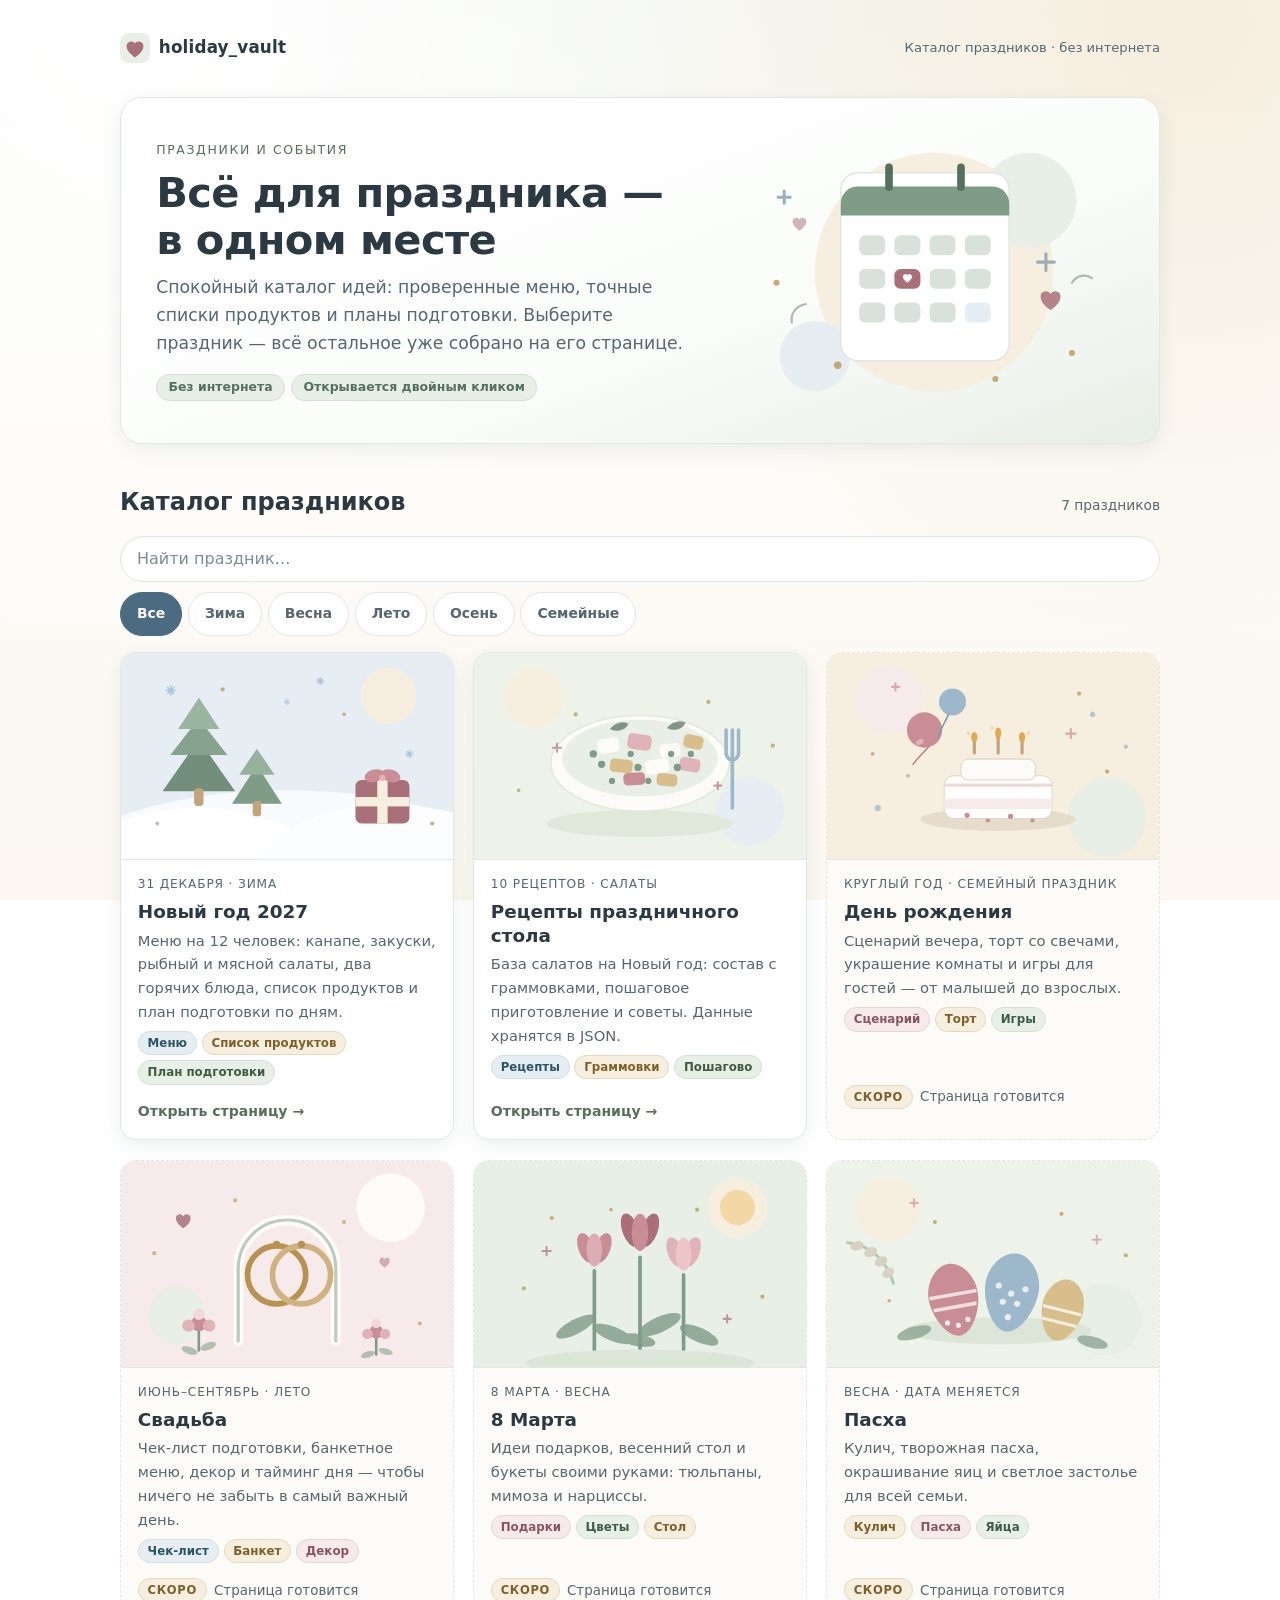
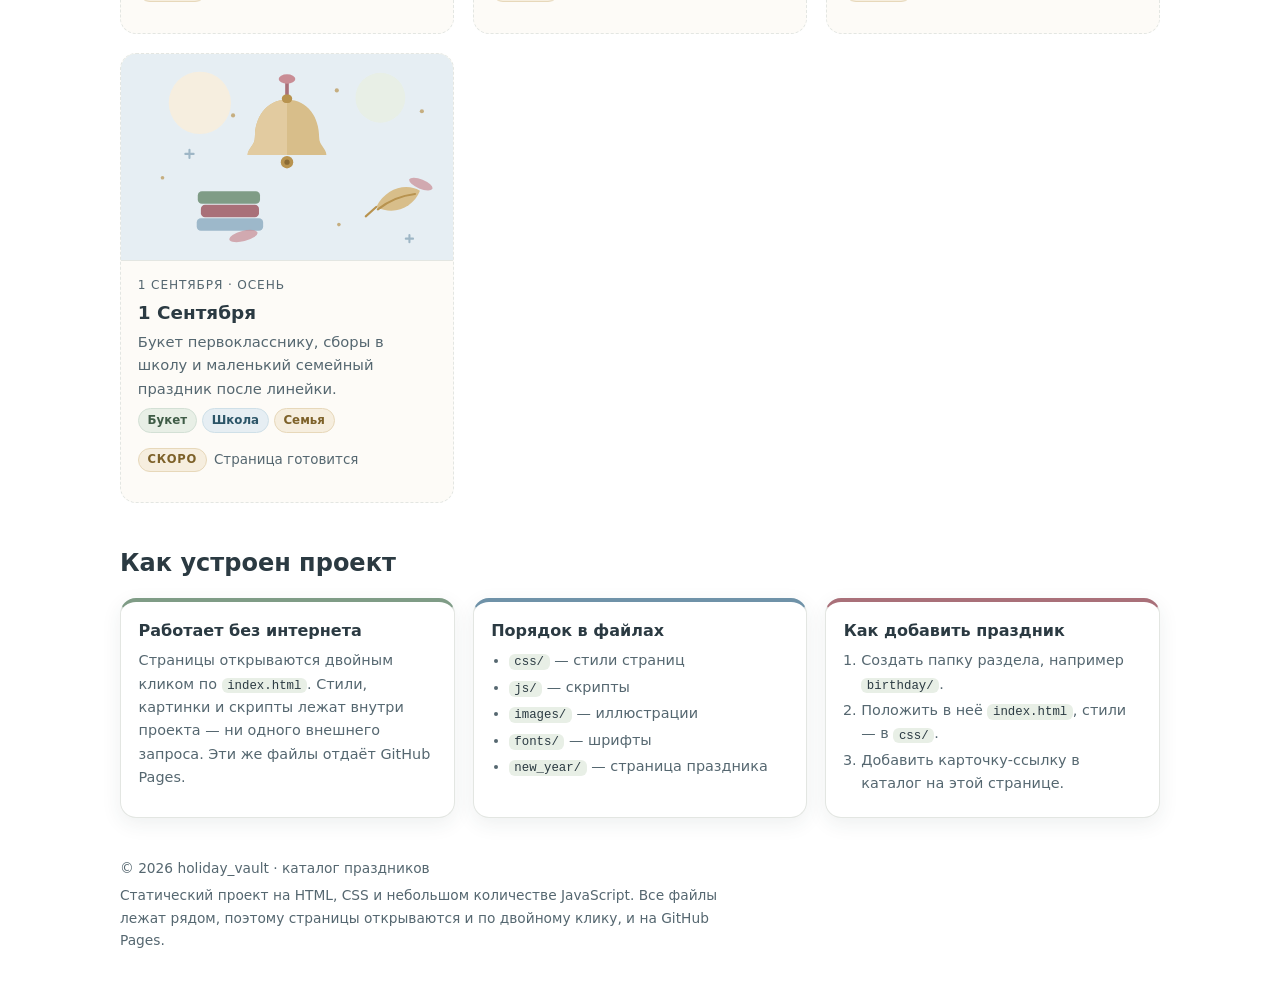
==== index.html @ e6821bd3 "База рецептов в JSON и страница «Рецепты праздничного стола» - data/recipes.json: 10 салатов на Новы" ====
<!DOCTYPE html>
<html lang="ru">
<head>
<meta charset="utf-8">
<meta name="viewport" content="width=device-width, initial-scale=1">
<title>Праздники и события — holiday_vault</title>
<meta name="description" content="Каталог праздников и событий: Новый год, день рождения, свадьба, 8 Марта, Пасха, 1 Сентября. Готовые меню, списки продуктов и планы подготовки — без интернета.">
<meta name="theme-color" content="#fdfcf9">
<link rel="icon" href="images/favicon.svg" type="image/svg+xml">
<link rel="stylesheet" href="css/base.css">
<link rel="stylesheet" href="css/home.css">
<script src="js/home.js" defer></script>
</head>
<body>

<a class="skip-link" href="#main">Перейти к содержимому</a>

<div class="page">

  <header class="site-header">
    <a class="brand" href="index.html">
      <img src="images/favicon.svg" alt="" width="30" height="30" decoding="async">
      <span>holiday_vault</span>
    </a>
    <p class="site-note">Каталог праздников · без интернета</p>
  </header>

  <main id="main">

    <section class="hero" aria-labelledby="hero-title">
      <div class="hero-text">
        <p class="eyebrow">Праздники и события</p>
        <h1 id="hero-title">Всё для праздника — в одном месте</h1>
        <p class="hero-lead">
          Спокойный каталог идей: проверенные меню, точные списки продуктов
          и планы подготовки. Выберите праздник — всё остальное уже собрано
          на его странице.
        </p>
        <ul class="hero-badges">
          <li class="badge">Без интернета</li>
          <li class="badge">Открывается двойным кликом</li>
        </ul>
      </div>
      <img class="hero-art" src="images/hero.svg" alt=""
           width="520" height="360" decoding="async">
    </section>

    <section class="catalog" aria-labelledby="catalog-title">
      <div class="catalog-head">
        <h2 id="catalog-title">Каталог праздников</h2>
        <p class="catalog-count" role="status" aria-live="polite" data-count>7 праздников</p>
      </div>

      <form class="filters" role="search" data-filters hidden>
        <div class="filter-row">
          <p class="field">
            <label class="visually-hidden" for="q">Поиск по праздникам</label>
            <input id="q" name="q" type="search" placeholder="Найти праздник…"
                   autocomplete="off" data-search>
          </p>
          <button class="reset" type="button" data-reset hidden>Сбросить</button>
        </div>
        <div class="chips" role="group" aria-label="Фильтр по сезону">
          <button class="chip-filter" type="button" data-filter="all" aria-pressed="true">Все</button>
          <button class="chip-filter" type="button" data-filter="winter" aria-pressed="false">Зима</button>
          <button class="chip-filter" type="button" data-filter="spring" aria-pressed="false">Весна</button>
          <button class="chip-filter" type="button" data-filter="summer" aria-pressed="false">Лето</button>
          <button class="chip-filter" type="button" data-filter="autumn" aria-pressed="false">Осень</button>
          <button class="chip-filter" type="button" data-filter="family" aria-pressed="false">Семейные</button>
        </div>
      </form>

      <noscript>
        <p class="noscript-note">
          Поиск и фильтры работают на JavaScript. Без него доступны все карточки —
          просто выберите нужную.
        </p>
      </noscript>

      <ul class="card-grid" data-cards>

        <li class="card-item" data-season="winter family"
            data-keywords="новый год нг 2027 меню рецепты закуски салаты оливье мимоза канапе горячее список продуктов план подготовки 31 декабря">
          <article class="event-card">
            <a class="event-link" href="new_year/index.html">
              <img class="event-art" src="images/previews/new_year.svg" alt=""
                   width="640" height="400" decoding="async">
              <div class="event-body">
                <p class="event-meta">31 декабря · Зима</p>
                <h3 class="event-title">Новый год 2027</h3>
                <p class="event-desc">
                  Меню на 12 человек: канапе, закуски, рыбный и мясной салаты,
                  два горячих блюда, список продуктов и план подготовки по дням.
                </p>
                <ul class="tags">
                  <li class="tag tag-blue">Меню</li>
                  <li class="tag tag-sand">Список продуктов</li>
                  <li class="tag tag-sage">План подготовки</li>
                </ul>
                <span class="event-cta">Открыть страницу <span aria-hidden="true">→</span></span>
              </div>
            </a>
          </article>
        </li>

        <li class="card-item" data-season="winter family"
            data-keywords="рецепты база данных json салаты оливье сельдь под шубой мимоза крабовый винегрет греческий цезарь столичный нежность мужские слёзы состав граммовки">
          <article class="event-card">
            <a class="event-link" href="recipes/index.html">
              <img class="event-art" src="images/previews/salads.svg" alt=""
                   width="640" height="400" decoding="async">
              <div class="event-body">
                <p class="event-meta">10 рецептов · Салаты</p>
                <h3 class="event-title">Рецепты праздничного стола</h3>
                <p class="event-desc">
                  База салатов на Новый год: состав с граммовками, пошаговое
                  приготовление и советы. Данные хранятся в JSON.
                </p>
                <ul class="tags">
                  <li class="tag tag-blue">Рецепты</li>
                  <li class="tag tag-sand">Граммовки</li>
                  <li class="tag tag-sage">Пошагово</li>
                </ul>
                <span class="event-cta">Открыть страницу <span aria-hidden="true">→</span></span>
              </div>
            </a>
          </article>
        </li>

        <li class="card-item" data-season="family"
            data-keywords="день рождения др торт свечи гости шарики подарки сценарий игры">
          <article class="event-card is-soon">
            <img class="event-art" src="images/previews/birthday.svg" alt=""
                 width="640" height="400" decoding="async">
            <div class="event-body">
              <p class="event-meta">Круглый год · Семейный праздник</p>
              <h3 class="event-title">День рождения</h3>
              <p class="event-desc">
                Сценарий вечера, торт со свечами, украшение комнаты и игры
                для гостей — от малышей до взрослых.
              </p>
              <ul class="tags">
                <li class="tag tag-rose">Сценарий</li>
                <li class="tag tag-sand">Торт</li>
                <li class="tag tag-sage">Игры</li>
              </ul>
              <p class="event-soon"><span class="soon-badge">Скоро</span> Страница готовится</p>
            </div>
          </article>
        </li>

        <li class="card-item" data-season="summer family"
            data-keywords="свадьба свадебный банкет платье кольца букет невеста жених лето">
          <article class="event-card is-soon">
            <img class="event-art" src="images/previews/wedding.svg" alt=""
                 width="640" height="400" decoding="async">
            <div class="event-body">
              <p class="event-meta">Июнь–сентябрь · Лето</p>
              <h3 class="event-title">Свадьба</h3>
              <p class="event-desc">
                Чек-лист подготовки, банкетное меню, декор и тайминг дня —
                чтобы ничего не забыть в самый важный день.
              </p>
              <ul class="tags">
                <li class="tag tag-blue">Чек-лист</li>
                <li class="tag tag-sand">Банкет</li>
                <li class="tag tag-rose">Декор</li>
              </ul>
              <p class="event-soon"><span class="soon-badge">Скоро</span> Страница готовится</p>
            </div>
          </article>
        </li>

        <li class="card-item" data-season="spring family"
            data-keywords="8 марта восьмое марта цветы тюльпаны мимоза нарциссы подарки мама весна">
          <article class="event-card is-soon">
            <img class="event-art" src="images/previews/march8.svg" alt=""
                 width="640" height="400" decoding="async">
            <div class="event-body">
              <p class="event-meta">8 марта · Весна</p>
              <h3 class="event-title">8 Марта</h3>
              <p class="event-desc">
                Идеи подарков, весенний стол и букеты своими руками:
                тюльпаны, мимоза и нарциссы.
              </p>
              <ul class="tags">
                <li class="tag tag-rose">Подарки</li>
                <li class="tag tag-sage">Цветы</li>
                <li class="tag tag-sand">Стол</li>
              </ul>
              <p class="event-soon"><span class="soon-badge">Скоро</span> Страница готовится</p>
            </div>
          </article>
        </li>

        <li class="card-item" data-season="spring family"
            data-keywords="пасха пасхальный кулич творожная пасха яйца крашенки верба весна">
          <article class="event-card is-soon">
            <img class="event-art" src="images/previews/easter.svg" alt=""
                 width="640" height="400" decoding="async">
            <div class="event-body">
              <p class="event-meta">Весна · дата меняется</p>
              <h3 class="event-title">Пасха</h3>
              <p class="event-desc">
                Кулич, творожная пасха, окрашивание яиц и светлое застолье
                для всей семьи.
              </p>
              <ul class="tags">
                <li class="tag tag-sand">Кулич</li>
                <li class="tag tag-rose">Пасха</li>
                <li class="tag tag-sage">Яйца</li>
              </ul>
              <p class="event-soon"><span class="soon-badge">Скоро</span> Страница готовится</p>
            </div>
          </article>
        </li>

        <li class="card-item" data-season="autumn family"
            data-keywords="1 сентября первое сентября школа линейка букет учебный год осень дети">
          <article class="event-card is-soon">
            <img class="event-art" src="images/previews/september.svg" alt=""
                 width="640" height="400" decoding="async">
            <div class="event-body">
              <p class="event-meta">1 сентября · Осень</p>
              <h3 class="event-title">1 Сентября</h3>
              <p class="event-desc">
                Букет первокласснику, сборы в школу и маленький семейный
                праздник после линейки.
              </p>
              <ul class="tags">
                <li class="tag tag-sage">Букет</li>
                <li class="tag tag-blue">Школа</li>
                <li class="tag tag-sand">Семья</li>
              </ul>
              <p class="event-soon"><span class="soon-badge">Скоро</span> Страница готовится</p>
            </div>
          </article>
        </li>

      </ul>

      <p class="empty" data-empty hidden>
        Ничего не найдено. Попробуйте другой запрос или сбросьте фильтры.
        <button class="reset reset-inline" type="button" data-reset>Сбросить</button>
      </p>
    </section>

    <section class="about" aria-labelledby="about-title">
      <h2 id="about-title">Как устроен проект</h2>
      <div class="about-grid">
        <article class="about-card">
          <h3>Работает без интернета</h3>
          <p>
            Страницы открываются двойным кликом по <code>index.html</code>.
            Стили, картинки и скрипты лежат внутри проекта — ни одного
            внешнего запроса. Эти же файлы отдаёт GitHub Pages.
          </p>
        </article>
        <article class="about-card">
          <h3>Порядок в файлах</h3>
          <ul class="about-list">
            <li><code>css/</code> — стили страниц</li>
            <li><code>js/</code> — скрипты</li>
            <li><code>images/</code> — иллюстрации</li>
            <li><code>fonts/</code> — шрифты</li>
            <li><code>new_year/</code> — страница праздника</li>
          </ul>
        </article>
        <article class="about-card">
          <h3>Как добавить праздник</h3>
          <ol class="about-list">
            <li>Создать папку раздела, например <code>birthday/</code>.</li>
            <li>Положить в неё <code>index.html</code>, стили — в <code>css/</code>.</li>
            <li>Добавить карточку-ссылку в каталог на этой странице.</li>
          </ol>
        </article>
      </div>
    </section>

  </main>

  <footer class="site-footer">
    <p>© <span data-year>2026</span> holiday_vault · каталог праздников</p>
    <p class="footer-note">
      Статический проект на HTML, CSS и небольшом количестве JavaScript.
      Все файлы лежат рядом, поэтому страницы открываются и по двойному
      клику, и на GitHub Pages.
    </p>
  </footer>

</div>

</body>
</html>
---- css/base.css ----
/* ==========================================================================
   base.css — общие стили проекта holiday_vault
   Токены палитры, сброс, базовая типографика и пара общих компонентов.
   Подключается на всех страницах; страничные стили идут отдельными файлами.
   ========================================================================== */

:root {
  /* Палитра страницы «Новый год» (имена используются в new_year.css) */
  --snow: #fbfdff;
  --paper: #ffffff;
  --ice: #e8f4fb;
  --ice-deep: #d3e9f7;
  --ink: #26495f;
  --ink-soft: #5c7a8c;
  --red: #d64550;
  --red-dark: #b33640;
  --green: #2f8f63;
  --gold: #e8b64c;
  --gold-soft: #fdf4dc;
  --line: #d9e9f4;
  --shadow: 0 8px 22px rgba(38, 73, 95, 0.09);
  --radius: 16px;

  /* Палитра главного каталога: спокойные постельные оттенки */
  --bg: #fdfcf9;
  --surface: #ffffff;
  --text: #2b3a42;
  --text-soft: #556770;
  --sage: #7f9c86;
  --sage-deep: #55705e;
  --sage-soft: #e8efe6;
  --blue: #6f92a8;
  --blue-deep: #4a6b80;
  --blue-soft: #e6eef3;
  --sand: #b8934f;
  --sand-deep: #7d6129;
  --sand-soft: #f6eedf;
  --rose: #a97079;
  --rose-deep: #8a5560;
  --rose-soft: #f6eaea;
  --brand-line: #e3e6e2;
  --brand-shadow: 0 6px 20px rgba(43, 58, 66, 0.08);

  /* Общая геометрия и шрифт */
  --wrap: 1120px;
  --gutter: clamp(1rem, 4vw, 2.5rem);
  --font-body: system-ui, -apple-system, "Segoe UI", Roboto, Arial, sans-serif;
}

*,
*::before,
*::after {
  box-sizing: border-box;
}

[hidden] {
  display: none !important;
}

html {
  scroll-behavior: smooth;
  -webkit-text-size-adjust: 100%;
}

body {
  margin: 0;
  min-height: 100vh;
  font-family: var(--font-body);
  font-size: 16px;
  line-height: 1.62;
  color: var(--ink);
  overflow-wrap: break-word;
}

img,
svg {
  max-width: 100%;
}

a {
  color: inherit;
}

:where(a, button, input, summary):focus-visible {
  outline: 3px solid var(--blue-deep);
  outline-offset: 2px;
}

/* Ссылка «← Все праздники» — общая для всех страниц-разделов */
.back-link {
  display: inline-flex;
  align-items: center;
  gap: 0.35rem;
  min-height: 44px;
  padding: 0.4rem 0.95rem;
  font-size: 0.9rem;
  font-weight: 600;
  line-height: 1.2;
  color: var(--ink);
  text-decoration: none;
  background: rgba(255, 255, 255, 0.86);
  border: 1px solid var(--line);
  border-radius: 999px;
  transition: background-color 0.18s ease, border-color 0.18s ease;
}

.back-link:hover {
  background: #ffffff;
  border-color: var(--ice-deep);
}

.back-link:active {
  transform: translateY(1px);
}

/* Доступно скринридерам, скрыто визуально */
.visually-hidden {
  position: absolute;
  width: 1px;
  height: 1px;
  margin: -1px;
  padding: 0;
  overflow: hidden;
  clip: rect(0 0 0 0);
  clip-path: inset(50%);
  white-space: nowrap;
  border: 0;
}

@media (prefers-reduced-motion: reduce) {
  html {
    scroll-behavior: auto;
  }

  .back-link {
    transition: none;
  }
}
---- css/home.css ----
/* ==========================================================================
   home.css — главная страница-каталог праздников
   Мобильно-первый макет: базовые правила для телефона, брейкпоинты — min-width.
   Токены, сброс и базовые стили лежат в base.css.
   ========================================================================== */

html {
  scroll-padding-top: 1rem;
}

body {
  display: flex;
  flex-direction: column;
  min-height: 100vh;
  min-height: 100svh;
  color: var(--text);
  background:
    radial-gradient(circle at 10% 0%, #ffffff 0, transparent 46%),
    radial-gradient(circle at 92% 3%, var(--sand-soft) 0, transparent 42%),
    linear-gradient(180deg, #f5f8f4 0%, var(--bg) 44%, #fcf7f1 100%);
  background-attachment: fixed;
}

.page {
  display: flex;
  flex-direction: column;
  flex: 1 0 auto;
  width: 100%;
  max-width: var(--wrap);
  margin: 0 auto;
  padding: clamp(0.9rem, 2.4vw, 1.6rem) var(--gutter) clamp(1.2rem, 3vw, 2rem);
}

/* Ссылка «к содержимому» — видна только при фокусе с клавиатуры */
.skip-link {
  position: absolute;
  top: -100px;
  left: 0.8rem;
  z-index: 10;
  padding: 0.6rem 1.1rem;
  color: var(--text);
  text-decoration: none;
  background: var(--surface);
  border: 1px solid var(--brand-line);
  border-radius: 0 0 12px 12px;
  box-shadow: var(--brand-shadow);
}

.skip-link:focus {
  top: 0;
}

/* --------------------------------------------------------------------------
   Шапка сайта
   -------------------------------------------------------------------------- */

.site-header {
  display: flex;
  flex-wrap: wrap;
  align-items: center;
  justify-content: space-between;
  gap: 0.4rem 1rem;
  margin-bottom: clamp(1rem, 3vw, 1.7rem);
}

.brand {
  display: inline-flex;
  align-items: center;
  gap: 0.55rem;
  min-height: 44px;
  font-size: 1.05rem;
  font-weight: 700;
  letter-spacing: 0.01em;
  color: var(--text);
  text-decoration: none;
}

.brand img {
  display: block;
  width: 30px;
  height: 30px;
}

.brand:hover span {
  text-decoration: underline;
  text-decoration-color: var(--sage);
  text-underline-offset: 4px;
}

.site-note {
  margin: 0;
  font-size: 0.82rem;
  color: var(--text-soft);
}

/* --------------------------------------------------------------------------
   Первый экран
   -------------------------------------------------------------------------- */

.hero {
  display: grid;
  gap: clamp(1rem, 3vw, 2rem);
  align-items: center;
  padding: clamp(1.2rem, 4vw, 2.2rem);
  background: linear-gradient(160deg, #ffffff 0%, #fbfdfb 58%, var(--sage-soft) 100%);
  border: 1px solid var(--brand-line);
  border-radius: calc(var(--radius) + 6px);
  box-shadow: var(--brand-shadow);
}

.eyebrow {
  margin: 0 0 0.5rem;
  font-size: 0.78rem;
  letter-spacing: 0.13em;
  text-transform: uppercase;
  color: var(--sage-deep);
}

h1 {
  margin: 0 0 0.6rem;
  font-size: clamp(1.7rem, 5.5vw, 2.6rem);
  line-height: 1.15;
  letter-spacing: -0.015em;
  color: var(--text);
}

.hero-lead {
  max-width: 60ch;
  margin: 0 0 1rem;
  font-size: clamp(1rem, 2.2vw, 1.08rem);
  color: var(--text-soft);
}

.hero-badges {
  display: flex;
  flex-wrap: wrap;
  gap: 0.4rem;
  margin: 0;
  padding: 0;
  list-style: none;
}

.badge {
  padding: 0.15rem 0.7rem;
  font-size: 0.78rem;
  font-weight: 600;
  color: var(--sage-deep);
  background: var(--sage-soft);
  border: 1px solid #d3e0d5;
  border-radius: 999px;
}

.hero-art {
  justify-self: center;
  width: 100%;
  max-width: 460px;
  height: auto;
}

/* --------------------------------------------------------------------------
   Каталог: заголовок, поиск и фильтры
   -------------------------------------------------------------------------- */

.catalog {
  margin-top: clamp(1.6rem, 4vw, 2.4rem);
}

.catalog-head {
  display: flex;
  flex-wrap: wrap;
  align-items: baseline;
  justify-content: space-between;
  gap: 0.3rem 1rem;
}

h2 {
  margin: 0;
  font-size: clamp(1.25rem, 3vw, 1.5rem);
  color: var(--text);
}

.catalog-count {
  margin: 0;
  font-size: 0.86rem;
  color: var(--text-soft);
}

.filters {
  margin: 0.9rem 0 0;
}

.filter-row {
  display: flex;
  flex-wrap: wrap;
  align-items: center;
  gap: 0.5rem;
}

.field {
  flex: 1 1 240px;
  margin: 0;
}

input[type="search"] {
  width: 100%;
  min-height: 46px;
  padding: 0.55rem 1rem;
  font: inherit;
  color: var(--text);
  background: var(--surface);
  border: 1px solid var(--brand-line);
  border-radius: 999px;
  box-shadow: inset 0 1px 2px rgba(43, 58, 66, 0.05);
}

input[type="search"]::placeholder {
  color: #7d8b92;
}

input[type="search"]:focus-visible {
  border-color: var(--blue-deep);
}

.chips {
  display: flex;
  flex-wrap: wrap;
  gap: 0.35rem;
  margin-top: 0.6rem;
}

.chip-filter {
  min-height: 44px;
  padding: 0.35rem 1rem;
  font: inherit;
  font-size: 0.87rem;
  font-weight: 600;
  color: var(--text-soft);
  cursor: pointer;
  background: var(--surface);
  border: 1px solid var(--brand-line);
  border-radius: 999px;
  transition: background-color 0.16s ease, border-color 0.16s ease, color 0.16s ease;
}

.chip-filter:hover {
  color: var(--text);
  border-color: var(--blue);
}

.chip-filter[aria-pressed="true"] {
  color: #ffffff;
  background: var(--blue-deep);
  border-color: var(--blue-deep);
}

.reset {
  min-height: 44px;
  padding: 0.35rem 1rem;
  font: inherit;
  font-size: 0.86rem;
  font-weight: 600;
  color: var(--text);
  cursor: pointer;
  background: var(--surface);
  border: 1px solid var(--brand-line);
  border-radius: 999px;
}

.reset:hover {
  color: var(--rose-deep);
  border-color: var(--rose);
}

.reset-inline {
  min-height: 38px;
  margin-left: 0.35rem;
  padding: 0.1rem 0.75rem;
}

/* --------------------------------------------------------------------------
   Сетка карточек праздников
   -------------------------------------------------------------------------- */

.card-grid {
  display: grid;
  grid-template-columns: repeat(auto-fill, minmax(min(100%, 280px), 1fr));
  gap: clamp(0.8rem, 2.2vw, 1.2rem);
  margin: 1rem 0 0;
  padding: 0;
  list-style: none;
}

.card-item {
  display: flex;
  min-width: 0;
}

.event-card {
  display: flex;
  flex: 1;
  flex-direction: column;
  overflow: hidden;
  background: var(--surface);
  border: 1px solid var(--brand-line);
  border-radius: var(--radius);
  box-shadow: var(--brand-shadow);
  transition: transform 0.2s ease, box-shadow 0.2s ease, border-color 0.2s ease;
}

.card-item:hover .event-card,
.card-item:focus-within .event-card {
  border-color: var(--sage);
  box-shadow: 0 10px 26px rgba(43, 58, 66, 0.12);
  transform: translateY(-2px);
}

.event-link {
  display: flex;
  flex: 1;
  flex-direction: column;
  color: inherit;
  text-decoration: none;
  border-radius: inherit;
}

.event-art {
  display: block;
  width: 100%;
  height: auto;
  aspect-ratio: 16 / 10;
  object-fit: cover;
  background: var(--sage-soft);
  border-bottom: 1px solid var(--brand-line);
  transition: transform 0.25s ease;
}

.card-item:hover .event-art {
  transform: scale(1.02);
}

.event-body {
  display: flex;
  flex: 1;
  flex-direction: column;
  gap: 0.3rem;
  padding: 0.95rem 1.05rem 1.05rem;
}

.event-meta {
  margin: 0;
  font-size: 0.76rem;
  letter-spacing: 0.07em;
  text-transform: uppercase;
  color: var(--text-soft);
}

.event-title {
  margin: 0;
  font-size: 1.15rem;
  line-height: 1.3;
  color: var(--text);
}

.event-desc {
  margin: 0;
  font-size: 0.92rem;
  color: var(--text-soft);
}

.tags {
  display: flex;
  flex-wrap: wrap;
  gap: 0.3rem;
  margin: 0.15rem 0 0;
  padding: 0;
  list-style: none;
}

.tag {
  padding: 0.1rem 0.55rem;
  font-size: 0.74rem;
  font-weight: 600;
  border: 1px solid transparent;
  border-radius: 999px;
}

.tag-blue { color: #2c5568; background: var(--blue-soft); border-color: #cfe0e8; }
.tag-sage { color: #3f5c47; background: var(--sage-soft); border-color: #d3e0d5; }
.tag-sand { color: var(--sand-deep); background: var(--sand-soft); border-color: #e7d8ba; }
.tag-rose { color: var(--rose-deep); background: var(--rose-soft); border-color: #e8d2d2; }

.event-cta {
  margin-top: auto;
  padding-top: 0.65rem;
  font-size: 0.88rem;
  font-weight: 600;
  color: var(--sage-deep);
}

.event-link:hover .event-cta {
  text-decoration: underline;
  text-underline-offset: 3px;
}

/* Карточки будущих разделов */
.event-card.is-soon {
  background: #fdfbf7;
  border-style: dashed;
  box-shadow: none;
}

.card-item:hover .event-card.is-soon,
.card-item:focus-within .event-card.is-soon {
  border-color: var(--sand);
  box-shadow: none;
  transform: none;
}

.card-item:hover .is-soon .event-art {
  transform: none;
}

.event-soon {
  display: flex;
  flex-wrap: wrap;
  align-items: center;
  gap: 0.45rem;
  margin-top: auto;
  padding-top: 0.65rem;
  font-size: 0.84rem;
  color: var(--text-soft);
}

.soon-badge {
  padding: 0.1rem 0.55rem;
  font-size: 0.72rem;
  font-weight: 700;
  letter-spacing: 0.06em;
  text-transform: uppercase;
  color: var(--sand-deep);
  background: var(--sand-soft);
  border: 1px solid #e7d8ba;
  border-radius: 999px;
}

/* Состояние «ничего не найдено» и заметка для режима без JS */
.empty {
  margin: 1.1rem 0 0;
  padding: 0.9rem 1.1rem;
  color: var(--text);
  background: var(--sand-soft);
  border-left: 4px solid var(--sand);
  border-radius: 0 12px 12px 0;
}

.noscript-note {
  margin: 1rem 0 0;
  padding: 0.75rem 1rem;
  font-size: 0.9rem;
  color: var(--text-soft);
  background: var(--blue-soft);
  border-left: 4px solid var(--blue);
  border-radius: 0 12px 12px 0;
}

/* --------------------------------------------------------------------------
   Блок «Как устроен проект»
   -------------------------------------------------------------------------- */

.about {
  margin-top: clamp(1.8rem, 4vw, 2.6rem);
}

.about-grid {
  display: grid;
  grid-template-columns: repeat(auto-fit, minmax(min(100%, 250px), 1fr));
  gap: clamp(0.8rem, 2.2vw, 1.1rem);
  margin-top: 0.9rem;
}

.about-card {
  padding: 1rem 1.1rem 1.15rem;
  background: var(--surface);
  border: 1px solid var(--brand-line);
  border-top: 4px solid var(--sage);
  border-radius: var(--radius);
  box-shadow: var(--brand-shadow);
}

.about-card:nth-child(2) { border-top-color: var(--blue); }
.about-card:nth-child(3) { border-top-color: var(--rose); }

.about-card h3 {
  margin: 0 0 0.35rem;
  font-size: 1rem;
  color: var(--text);
}

.about-card p {
  margin: 0;
  font-size: 0.9rem;
  color: var(--text-soft);
}

.about-list {
  margin: 0;
  padding-left: 1.1rem;
  font-size: 0.9rem;
  color: var(--text-soft);
}

.about-list li {
  margin: 0.2rem 0;
}

code {
  padding: 0.05rem 0.35rem;
  font-family: ui-monospace, SFMono-Regular, Menlo, Consolas, monospace;
  font-size: 0.86em;
  color: var(--text);
  background: var(--sage-soft);
  border-radius: 6px;
}

/* --------------------------------------------------------------------------
   Подвал
   -------------------------------------------------------------------------- */

.site-footer {
  margin-top: auto;
  padding-top: clamp(1.6rem, 4vw, 2.4rem);
}

.site-footer p {
  margin: 0;
  font-size: 0.86rem;
  color: var(--text-soft);
}

.footer-note {
  margin-top: 0.35rem !important;
  max-width: 72ch;
}

/* --------------------------------------------------------------------------
   Планшет и десктоп
   -------------------------------------------------------------------------- */

@media (min-width: 600px) {
  .hero {
    padding: clamp(1.4rem, 3vw, 2.2rem);
  }
}

@media (min-width: 900px) {
  .hero {
    grid-template-columns: minmax(0, 1.15fr) minmax(0, 0.85fr);
  }

  .hero-art {
    max-width: 100%;
  }
}

@media (prefers-reduced-motion: reduce) {
  .event-card,
  .event-art,
  .chip-filter {
    transition: none;
  }

  .card-item:hover .event-card,
  .card-item:focus-within .event-card {
    transform: none;
  }

  .card-item:hover .event-art {
    transform: none;
  }
}

@media print {
  body {
    background: #ffffff;
  }

  .skip-link,
  .filters,
  .about {
    display: none !important;
  }

  .event-card {
    box-shadow: none;
    break-inside: avoid;
  }

  .card-grid {
    grid-template-columns: repeat(2, minmax(0, 1fr));
  }
}
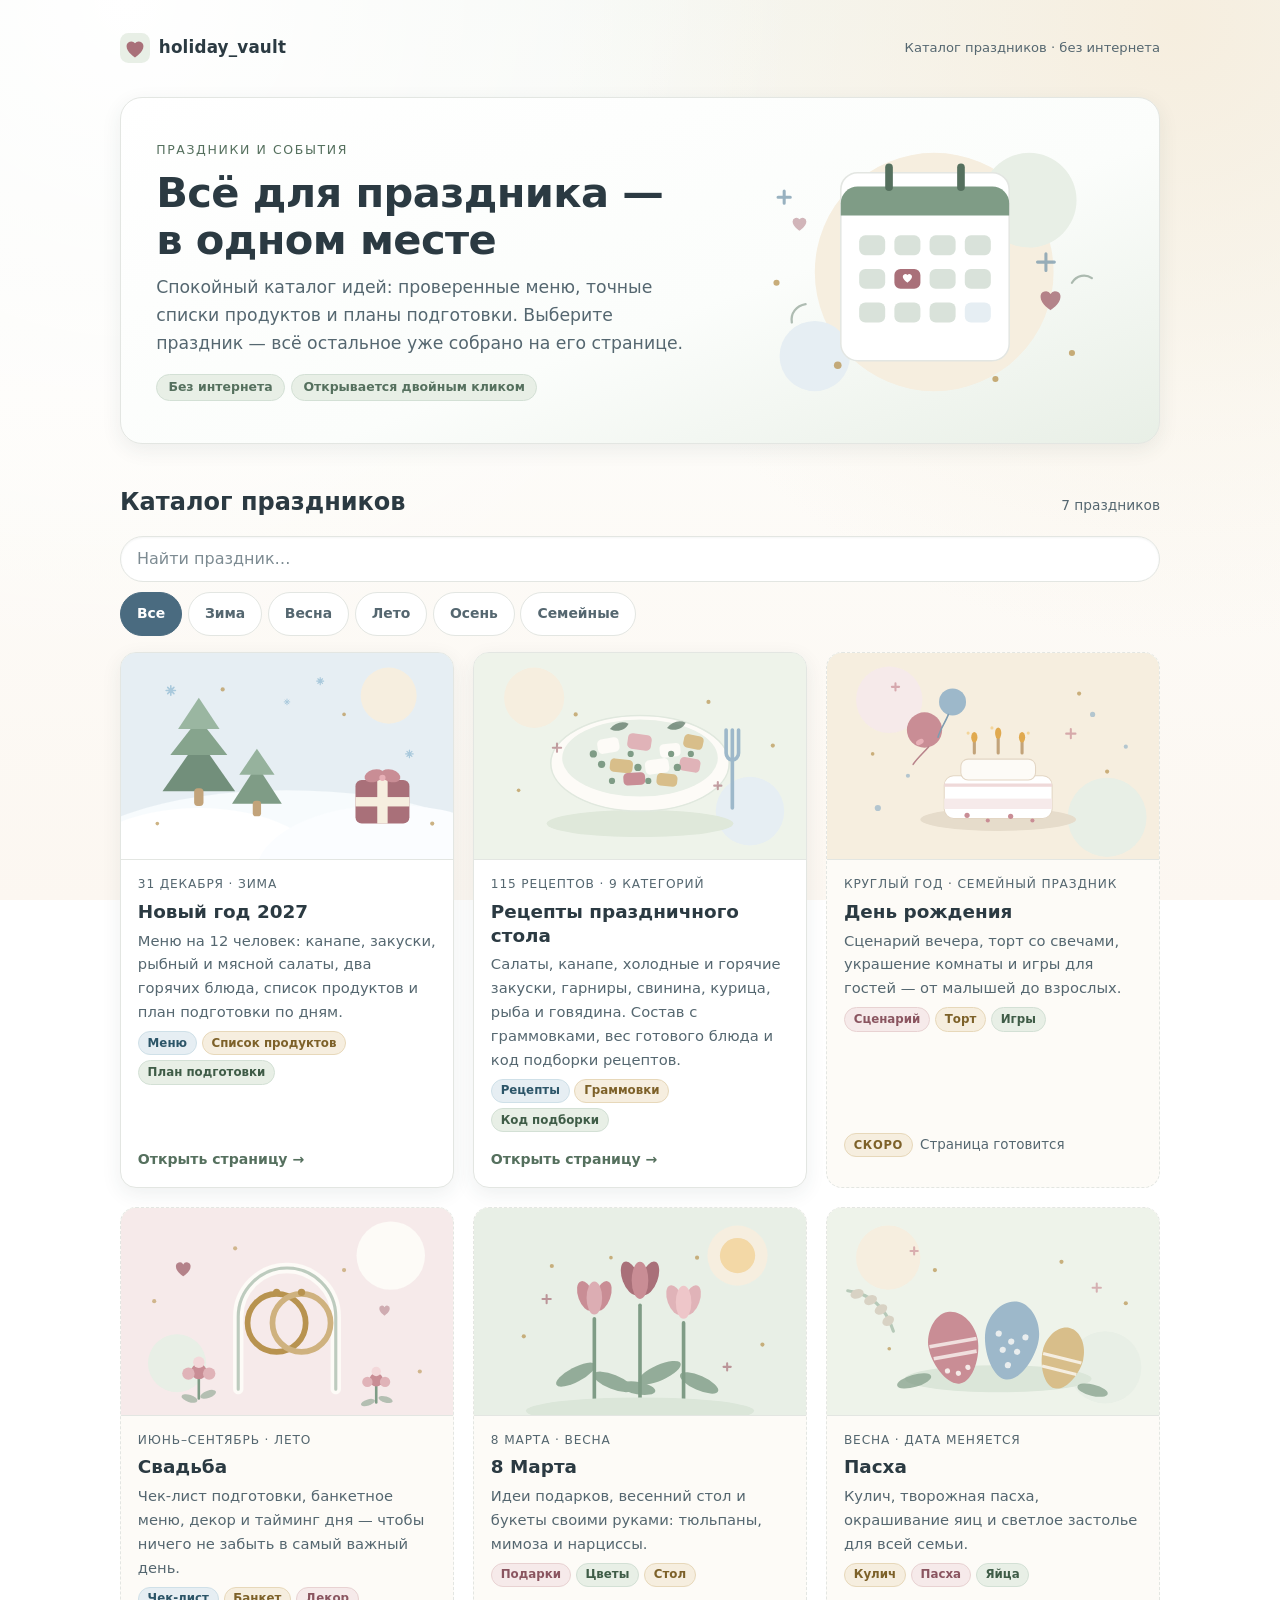
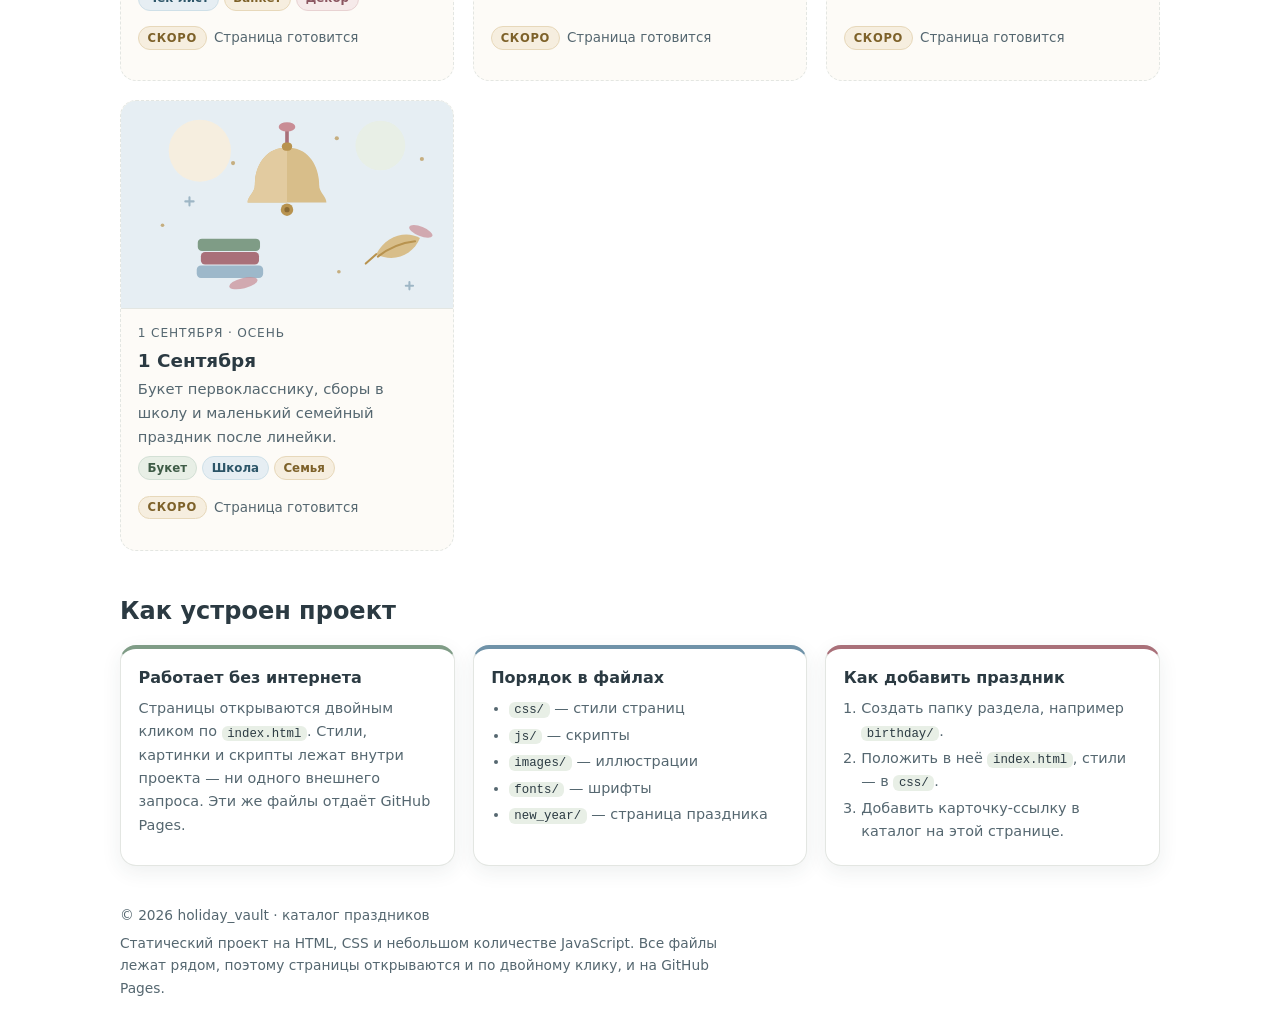
==== commit 884f054f: "База из 115 рецептов, подборки и ссылки с кодом Добавлены 105 рецептов восьми новых категорий, поле " ====
--- a/index.html
+++ b/index.html
@@ -104,22 +104,23 @@
         </li>
 
         <li class="card-item" data-season="winter family"
-            data-keywords="рецепты база данных json салаты оливье сельдь под шубой мимоза крабовый винегрет греческий цезарь столичный нежность мужские слёзы состав граммовки">
+            data-keywords="рецепты база данных json салаты канапе бутерброды холодные закуски горячие закуски гарниры свинина курица рыба говядина русская европейская кавказская кухня оливье сельдь под шубой мимоза крабовый винегрет греческий цезарь столичный нежность мужские слёзы состав граммовки вес код подборки ссылка">
           <article class="event-card">
             <a class="event-link" href="recipes/index.html">
               <img class="event-art" src="images/previews/salads.svg" alt=""
                    width="640" height="400" decoding="async">
               <div class="event-body">
-                <p class="event-meta">10 рецептов · Салаты</p>
+                <p class="event-meta">115 рецептов · 9 категорий</p>
                 <h3 class="event-title">Рецепты праздничного стола</h3>
                 <p class="event-desc">
-                  База салатов на Новый год: состав с граммовками, пошаговое
-                  приготовление и советы. Данные хранятся в JSON.
+                  Салаты, канапе, холодные и горячие закуски, гарниры,
+                  свинина, курица, рыба и говядина. Состав с граммовками,
+                  вес готового блюда и код подборки рецептов.
                 </p>
                 <ul class="tags">
                   <li class="tag tag-blue">Рецепты</li>
                   <li class="tag tag-sand">Граммовки</li>
-                  <li class="tag tag-sage">Пошагово</li>
+                  <li class="tag tag-sage">Код подборки</li>
                 </ul>
                 <span class="event-cta">Открыть страницу <span aria-hidden="true">→</span></span>
               </div>
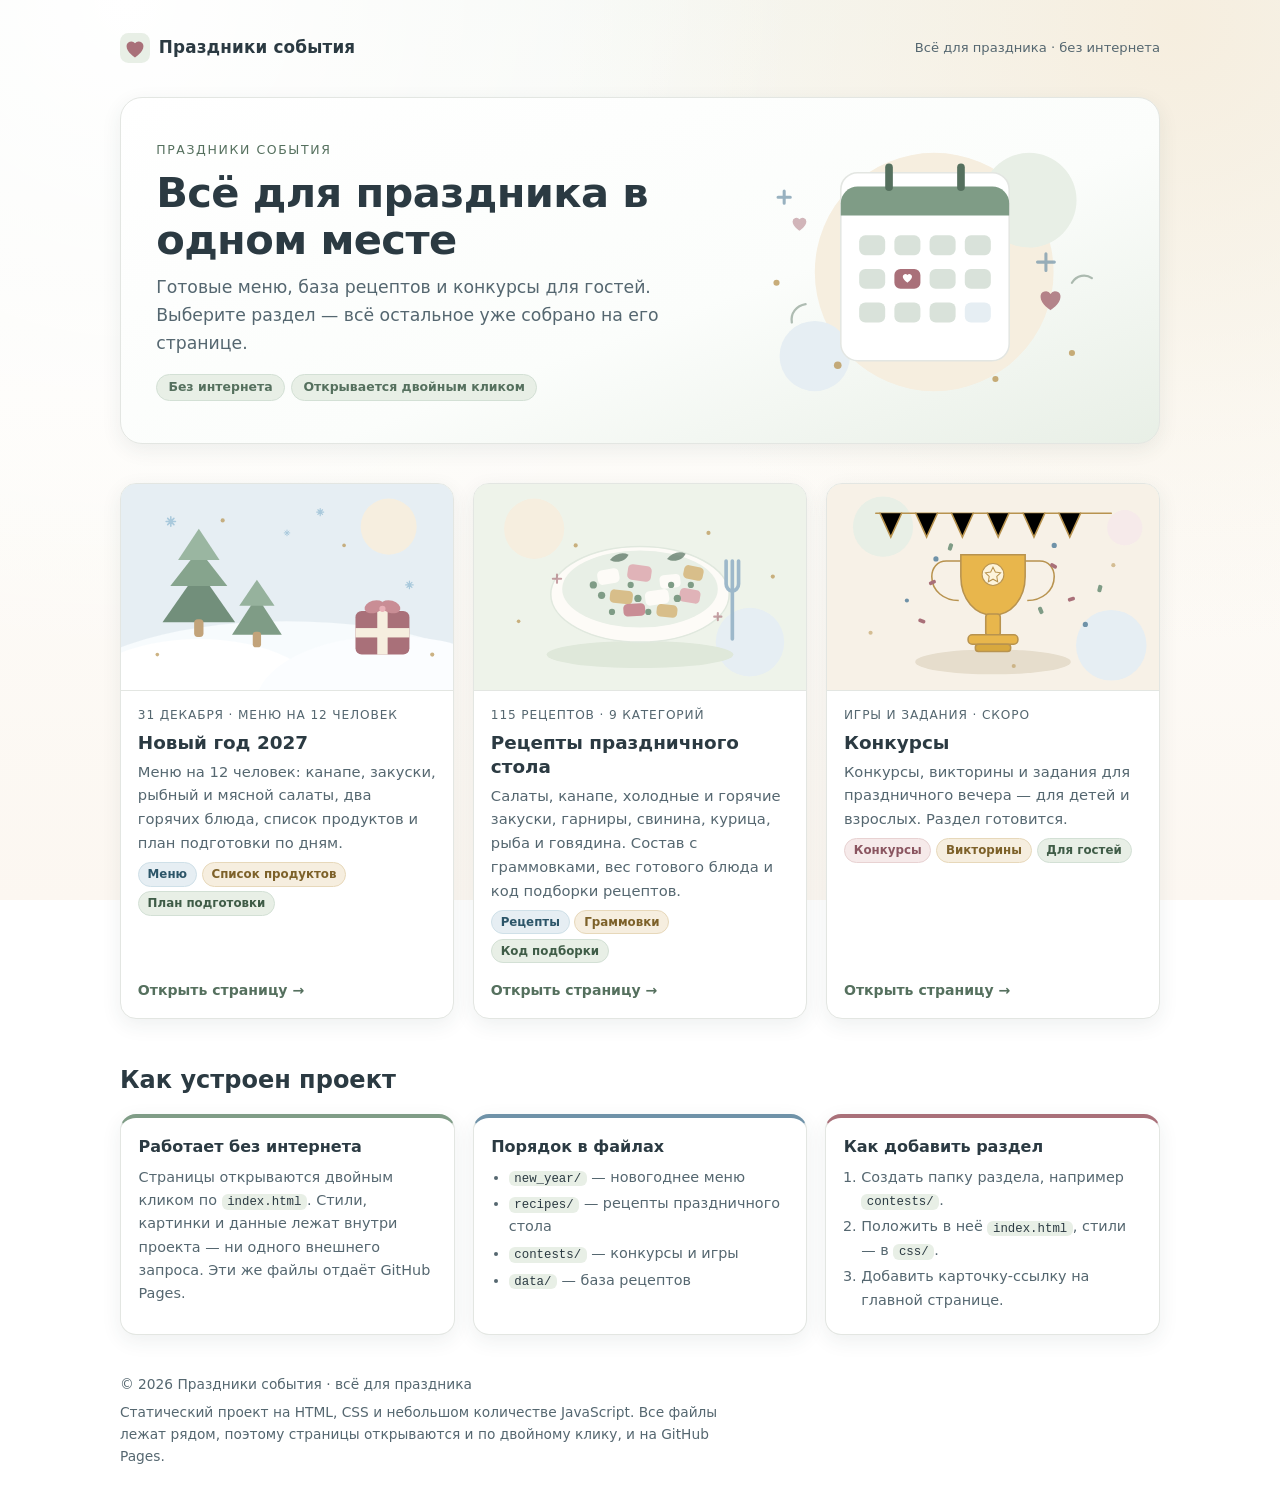
==== commit be435454: "Главная «Праздники события»: три раздела и конкурсы Главная переименована в «Праздники события», ост" ====
--- a/index.html
+++ b/index.html
@@ -3,13 +3,12 @@
 <head>
 <meta charset="utf-8">
 <meta name="viewport" content="width=device-width, initial-scale=1">
-<title>Праздники и события — holiday_vault</title>
-<meta name="description" content="Каталог праздников и событий: Новый год, день рождения, свадьба, 8 Марта, Пасха, 1 Сентября. Готовые меню, списки продуктов и планы подготовки — без интернета.">
+<title>Праздники события — всё для праздника в одном месте</title>
+<meta name="description" content="Праздники события: Новый год 2027, 115 рецептов праздничного стола и конкурсы для гостей. Готовые меню, списки продуктов и идеи для праздника — без интернета.">
 <meta name="theme-color" content="#fdfcf9">
 <link rel="icon" href="images/favicon.svg" type="image/svg+xml">
 <link rel="stylesheet" href="css/base.css">
 <link rel="stylesheet" href="css/home.css">
-<script src="js/home.js" defer></script>
 </head>
 <body>
 
@@ -20,21 +19,20 @@
   <header class="site-header">
     <a class="brand" href="index.html">
       <img src="images/favicon.svg" alt="" width="30" height="30" decoding="async">
-      <span>holiday_vault</span>
+      <span>Праздники события</span>
     </a>
-    <p class="site-note">Каталог праздников · без интернета</p>
+    <p class="site-note">Всё для праздника · без интернета</p>
   </header>
 
   <main id="main">
 
     <section class="hero" aria-labelledby="hero-title">
       <div class="hero-text">
-        <p class="eyebrow">Праздники и события</p>
-        <h1 id="hero-title">Всё для праздника — в одном месте</h1>
+        <p class="eyebrow">Праздники события</p>
+        <h1 id="hero-title">Всё для праздника в одном месте</h1>
         <p class="hero-lead">
-          Спокойный каталог идей: проверенные меню, точные списки продуктов
-          и планы подготовки. Выберите праздник — всё остальное уже собрано
-          на его странице.
+          Готовые меню, база рецептов и конкурсы для гостей. Выберите раздел —
+          всё остальное уже собрано на его странице.
         </p>
         <ul class="hero-badges">
           <li class="badge">Без интернета</li>
@@ -45,48 +43,18 @@
            width="520" height="360" decoding="async">
     </section>
 
-    <section class="catalog" aria-labelledby="catalog-title">
-      <div class="catalog-head">
-        <h2 id="catalog-title">Каталог праздников</h2>
-        <p class="catalog-count" role="status" aria-live="polite" data-count>7 праздников</p>
-      </div>
+    <section class="catalog" aria-labelledby="sections-title">
+      <h2 id="sections-title" class="visually-hidden">Разделы сайта</h2>
 
-      <form class="filters" role="search" data-filters hidden>
-        <div class="filter-row">
-          <p class="field">
-            <label class="visually-hidden" for="q">Поиск по праздникам</label>
-            <input id="q" name="q" type="search" placeholder="Найти праздник…"
-                   autocomplete="off" data-search>
-          </p>
-          <button class="reset" type="button" data-reset hidden>Сбросить</button>
-        </div>
-        <div class="chips" role="group" aria-label="Фильтр по сезону">
-          <button class="chip-filter" type="button" data-filter="all" aria-pressed="true">Все</button>
-          <button class="chip-filter" type="button" data-filter="winter" aria-pressed="false">Зима</button>
-          <button class="chip-filter" type="button" data-filter="spring" aria-pressed="false">Весна</button>
-          <button class="chip-filter" type="button" data-filter="summer" aria-pressed="false">Лето</button>
-          <button class="chip-filter" type="button" data-filter="autumn" aria-pressed="false">Осень</button>
-          <button class="chip-filter" type="button" data-filter="family" aria-pressed="false">Семейные</button>
-        </div>
-      </form>
+      <ul class="card-grid">
 
-      <noscript>
-        <p class="noscript-note">
-          Поиск и фильтры работают на JavaScript. Без него доступны все карточки —
-          просто выберите нужную.
-        </p>
-      </noscript>
-
-      <ul class="card-grid" data-cards>
-
-        <li class="card-item" data-season="winter family"
-            data-keywords="новый год нг 2027 меню рецепты закуски салаты оливье мимоза канапе горячее список продуктов план подготовки 31 декабря">
+        <li class="card-item">
           <article class="event-card">
             <a class="event-link" href="new_year/index.html">
               <img class="event-art" src="images/previews/new_year.svg" alt=""
                    width="640" height="400" decoding="async">
               <div class="event-body">
-                <p class="event-meta">31 декабря · Зима</p>
+                <p class="event-meta">31 декабря · Меню на 12 человек</p>
                 <h3 class="event-title">Новый год 2027</h3>
                 <p class="event-desc">
                   Меню на 12 человек: канапе, закуски, рыбный и мясной салаты,
@@ -103,8 +71,7 @@
           </article>
         </li>
 
-        <li class="card-item" data-season="winter family"
-            data-keywords="рецепты база данных json салаты канапе бутерброды холодные закуски горячие закуски гарниры свинина курица рыба говядина русская европейская кавказская кухня оливье сельдь под шубой мимоза крабовый винегрет греческий цезарь столичный нежность мужские слёзы состав граммовки вес код подборки ссылка">
+        <li class="card-item">
           <article class="event-card">
             <a class="event-link" href="recipes/index.html">
               <img class="event-art" src="images/previews/salads.svg" alt=""
@@ -128,122 +95,30 @@
           </article>
         </li>
 
-        <li class="card-item" data-season="family"
-            data-keywords="день рождения др торт свечи гости шарики подарки сценарий игры">
-          <article class="event-card is-soon">
-            <img class="event-art" src="images/previews/birthday.svg" alt=""
-                 width="640" height="400" decoding="async">
-            <div class="event-body">
-              <p class="event-meta">Круглый год · Семейный праздник</p>
-              <h3 class="event-title">День рождения</h3>
-              <p class="event-desc">
-                Сценарий вечера, торт со свечами, украшение комнаты и игры
-                для гостей — от малышей до взрослых.
-              </p>
-              <ul class="tags">
-                <li class="tag tag-rose">Сценарий</li>
-                <li class="tag tag-sand">Торт</li>
-                <li class="tag tag-sage">Игры</li>
-              </ul>
-              <p class="event-soon"><span class="soon-badge">Скоро</span> Страница готовится</p>
-            </div>
-          </article>
-        </li>
-
-        <li class="card-item" data-season="summer family"
-            data-keywords="свадьба свадебный банкет платье кольца букет невеста жених лето">
-          <article class="event-card is-soon">
-            <img class="event-art" src="images/previews/wedding.svg" alt=""
-                 width="640" height="400" decoding="async">
-            <div class="event-body">
-              <p class="event-meta">Июнь–сентябрь · Лето</p>
-              <h3 class="event-title">Свадьба</h3>
-              <p class="event-desc">
-                Чек-лист подготовки, банкетное меню, декор и тайминг дня —
-                чтобы ничего не забыть в самый важный день.
-              </p>
-              <ul class="tags">
-                <li class="tag tag-blue">Чек-лист</li>
-                <li class="tag tag-sand">Банкет</li>
-                <li class="tag tag-rose">Декор</li>
-              </ul>
-              <p class="event-soon"><span class="soon-badge">Скоро</span> Страница готовится</p>
-            </div>
-          </article>
-        </li>
-
-        <li class="card-item" data-season="spring family"
-            data-keywords="8 марта восьмое марта цветы тюльпаны мимоза нарциссы подарки мама весна">
-          <article class="event-card is-soon">
-            <img class="event-art" src="images/previews/march8.svg" alt=""
-                 width="640" height="400" decoding="async">
-            <div class="event-body">
-              <p class="event-meta">8 марта · Весна</p>
-              <h3 class="event-title">8 Марта</h3>
-              <p class="event-desc">
-                Идеи подарков, весенний стол и букеты своими руками:
-                тюльпаны, мимоза и нарциссы.
-              </p>
-              <ul class="tags">
-                <li class="tag tag-rose">Подарки</li>
-                <li class="tag tag-sage">Цветы</li>
-                <li class="tag tag-sand">Стол</li>
-              </ul>
-              <p class="event-soon"><span class="soon-badge">Скоро</span> Страница готовится</p>
-            </div>
-          </article>
-        </li>
-
-        <li class="card-item" data-season="spring family"
-            data-keywords="пасха пасхальный кулич творожная пасха яйца крашенки верба весна">
-          <article class="event-card is-soon">
-            <img class="event-art" src="images/previews/easter.svg" alt=""
-                 width="640" height="400" decoding="async">
-            <div class="event-body">
-              <p class="event-meta">Весна · дата меняется</p>
-              <h3 class="event-title">Пасха</h3>
-              <p class="event-desc">
-                Кулич, творожная пасха, окрашивание яиц и светлое застолье
-                для всей семьи.
-              </p>
-              <ul class="tags">
-                <li class="tag tag-sand">Кулич</li>
-                <li class="tag tag-rose">Пасха</li>
-                <li class="tag tag-sage">Яйца</li>
-              </ul>
-              <p class="event-soon"><span class="soon-badge">Скоро</span> Страница готовится</p>
-            </div>
-          </article>
-        </li>
-
-        <li class="card-item" data-season="autumn family"
-            data-keywords="1 сентября первое сентября школа линейка букет учебный год осень дети">
-          <article class="event-card is-soon">
-            <img class="event-art" src="images/previews/september.svg" alt=""
-                 width="640" height="400" decoding="async">
-            <div class="event-body">
-              <p class="event-meta">1 сентября · Осень</p>
-              <h3 class="event-title">1 Сентября</h3>
-              <p class="event-desc">
-                Букет первокласснику, сборы в школу и маленький семейный
-                праздник после линейки.
-              </p>
-              <ul class="tags">
-                <li class="tag tag-sage">Букет</li>
-                <li class="tag tag-blue">Школа</li>
-                <li class="tag tag-sand">Семья</li>
-              </ul>
-              <p class="event-soon"><span class="soon-badge">Скоро</span> Страница готовится</p>
-            </div>
+        <li class="card-item">
+          <article class="event-card">
+            <a class="event-link" href="contests/index.html">
+              <img class="event-art" src="images/previews/contests.svg" alt=""
+                   width="640" height="400" decoding="async">
+              <div class="event-body">
+                <p class="event-meta">Игры и задания · скоро</p>
+                <h3 class="event-title">Конкурсы</h3>
+                <p class="event-desc">
+                  Конкурсы, викторины и задания для праздничного вечера —
+                  для детей и взрослых. Раздел готовится.
+                </p>
+                <ul class="tags">
+                  <li class="tag tag-rose">Конкурсы</li>
+                  <li class="tag tag-sand">Викторины</li>
+                  <li class="tag tag-sage">Для гостей</li>
+                </ul>
+                <span class="event-cta">Открыть страницу <span aria-hidden="true">→</span></span>
+              </div>
+            </a>
           </article>
         </li>
 
       </ul>
-
-      <p class="empty" data-empty hidden>
-        Ничего не найдено. Попробуйте другой запрос или сбросьте фильтры.
-        <button class="reset reset-inline" type="button" data-reset>Сбросить</button>
-      </p>
     </section>
 
     <section class="about" aria-labelledby="about-title">
@@ -253,26 +128,25 @@
           <h3>Работает без интернета</h3>
           <p>
             Страницы открываются двойным кликом по <code>index.html</code>.
-            Стили, картинки и скрипты лежат внутри проекта — ни одного
+            Стили, картинки и данные лежат внутри проекта — ни одного
             внешнего запроса. Эти же файлы отдаёт GitHub Pages.
           </p>
         </article>
         <article class="about-card">
           <h3>Порядок в файлах</h3>
           <ul class="about-list">
-            <li><code>css/</code> — стили страниц</li>
-            <li><code>js/</code> — скрипты</li>
-            <li><code>images/</code> — иллюстрации</li>
-            <li><code>fonts/</code> — шрифты</li>
-            <li><code>new_year/</code> — страница праздника</li>
+            <li><code>new_year/</code> — новогоднее меню</li>
+            <li><code>recipes/</code> — рецепты праздничного стола</li>
+            <li><code>contests/</code> — конкурсы и игры</li>
+            <li><code>data/</code> — база рецептов</li>
           </ul>
         </article>
         <article class="about-card">
-          <h3>Как добавить праздник</h3>
+          <h3>Как добавить раздел</h3>
           <ol class="about-list">
-            <li>Создать папку раздела, например <code>birthday/</code>.</li>
+            <li>Создать папку раздела, например <code>contests/</code>.</li>
             <li>Положить в неё <code>index.html</code>, стили — в <code>css/</code>.</li>
-            <li>Добавить карточку-ссылку в каталог на этой странице.</li>
+            <li>Добавить карточку-ссылку на главной странице.</li>
           </ol>
         </article>
       </div>
@@ -281,7 +155,7 @@
   </main>
 
   <footer class="site-footer">
-    <p>© <span data-year>2026</span> holiday_vault · каталог праздников</p>
+    <p>© 2026 Праздники события · всё для праздника</p>
     <p class="footer-note">
       Статический проект на HTML, CSS и небольшом количестве JavaScript.
       Все файлы лежат рядом, поэтому страницы открываются и по двойному
@@ -293,4 +167,3 @@
 
 </body>
 </html>
-
--- a/css/base.css
+++ b/css/base.css
@@ -1,5 +1,5 @@
 /* ==========================================================================
-   base.css — общие стили проекта holiday_vault
+   base.css — общие стили проекта «Праздники события»
    Токены палитры, сброс, базовая типографика и пара общих компонентов.
    Подключается на всех страницах; страничные стили идут отдельными файлами.
    ========================================================================== */
@@ -86,7 +86,7 @@
   outline-offset: 2px;
 }
 
-/* Ссылка «← Все праздники» — общая для всех страниц-разделов */
+/* Ссылка «← На главную» — общая для всех страниц-разделов */
 .back-link {
   display: inline-flex;
   align-items: center;
--- a/css/home.css
+++ b/css/home.css
@@ -1,5 +1,5 @@
 /* ==========================================================================
-   home.css — главная страница-каталог праздников
+   home.css — главная страница и общие элементы сайта
    Мобильно-первый макет: базовые правила для телефона, брейкпоинты — min-width.
    Токены, сброс и базовые стили лежат в base.css.
    ========================================================================== */
@@ -158,7 +158,7 @@
 }
 
 /* --------------------------------------------------------------------------
-   Каталог: заголовок, поиск и фильтры
+   Карточки разделов и общие элементы
    -------------------------------------------------------------------------- */
 
 .catalog {
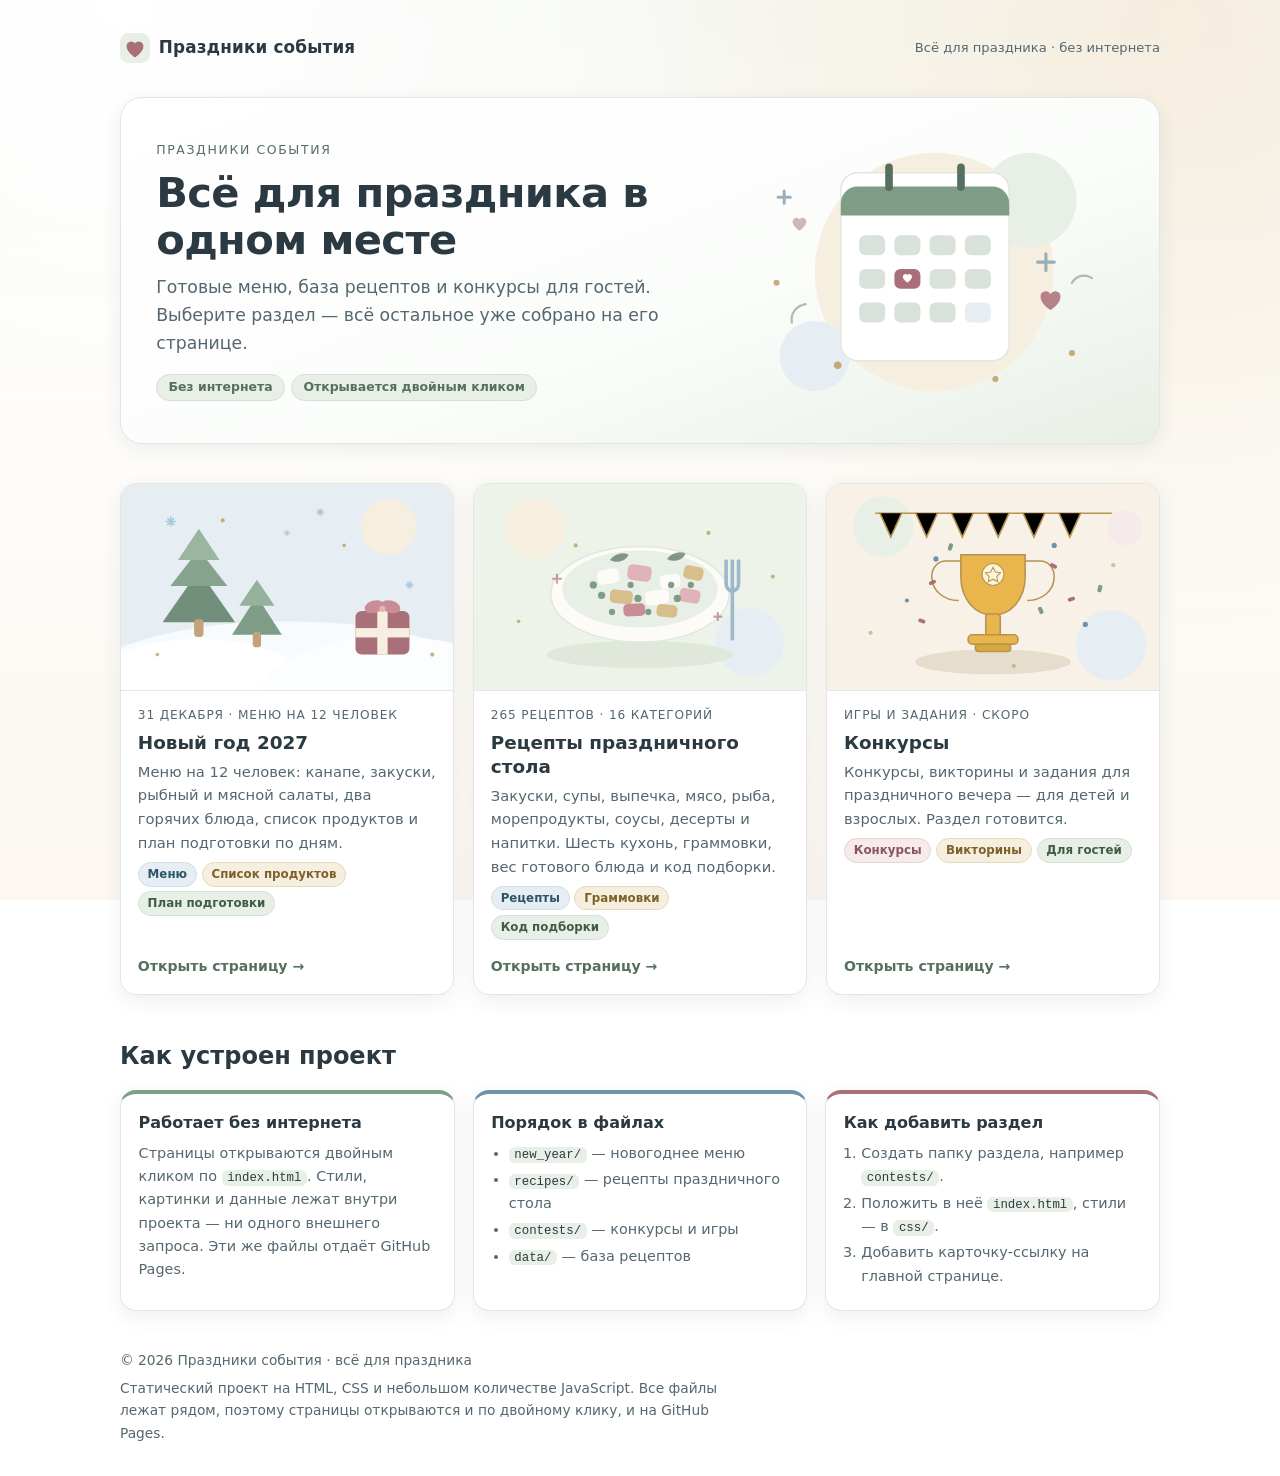
==== commit 2cc46ea2: "База из 265 рецептов и выбор звёздами Добавлены супы, выпечка, баранина, морепродукты, соусы, десерт" ====
--- a/index.html
+++ b/index.html
@@ -4,7 +4,7 @@
 <meta charset="utf-8">
 <meta name="viewport" content="width=device-width, initial-scale=1">
 <title>Праздники события — всё для праздника в одном месте</title>
-<meta name="description" content="Праздники события: Новый год 2027, 115 рецептов праздничного стола и конкурсы для гостей. Готовые меню, списки продуктов и идеи для праздника — без интернета.">
+<meta name="description" content="Праздники события: Новый год 2027, 265 рецептов шести кухонь и конкурсы для гостей. Готовые меню, списки продуктов и идеи для праздника — без интернета.">
 <meta name="theme-color" content="#fdfcf9">
 <link rel="icon" href="images/favicon.svg" type="image/svg+xml">
 <link rel="stylesheet" href="css/base.css">
@@ -77,12 +77,12 @@
               <img class="event-art" src="images/previews/salads.svg" alt=""
                    width="640" height="400" decoding="async">
               <div class="event-body">
-                <p class="event-meta">115 рецептов · 9 категорий</p>
+                <p class="event-meta">265 рецептов · 16 категорий</p>
                 <h3 class="event-title">Рецепты праздничного стола</h3>
                 <p class="event-desc">
-                  Салаты, канапе, холодные и горячие закуски, гарниры,
-                  свинина, курица, рыба и говядина. Состав с граммовками,
-                  вес готового блюда и код подборки рецептов.
+                  Закуски, супы, выпечка, мясо, рыба, морепродукты, соусы,
+                  десерты и напитки. Шесть кухонь, граммовки, вес готового
+                  блюда и код подборки.
                 </p>
                 <ul class="tags">
                   <li class="tag tag-blue">Рецепты</li>
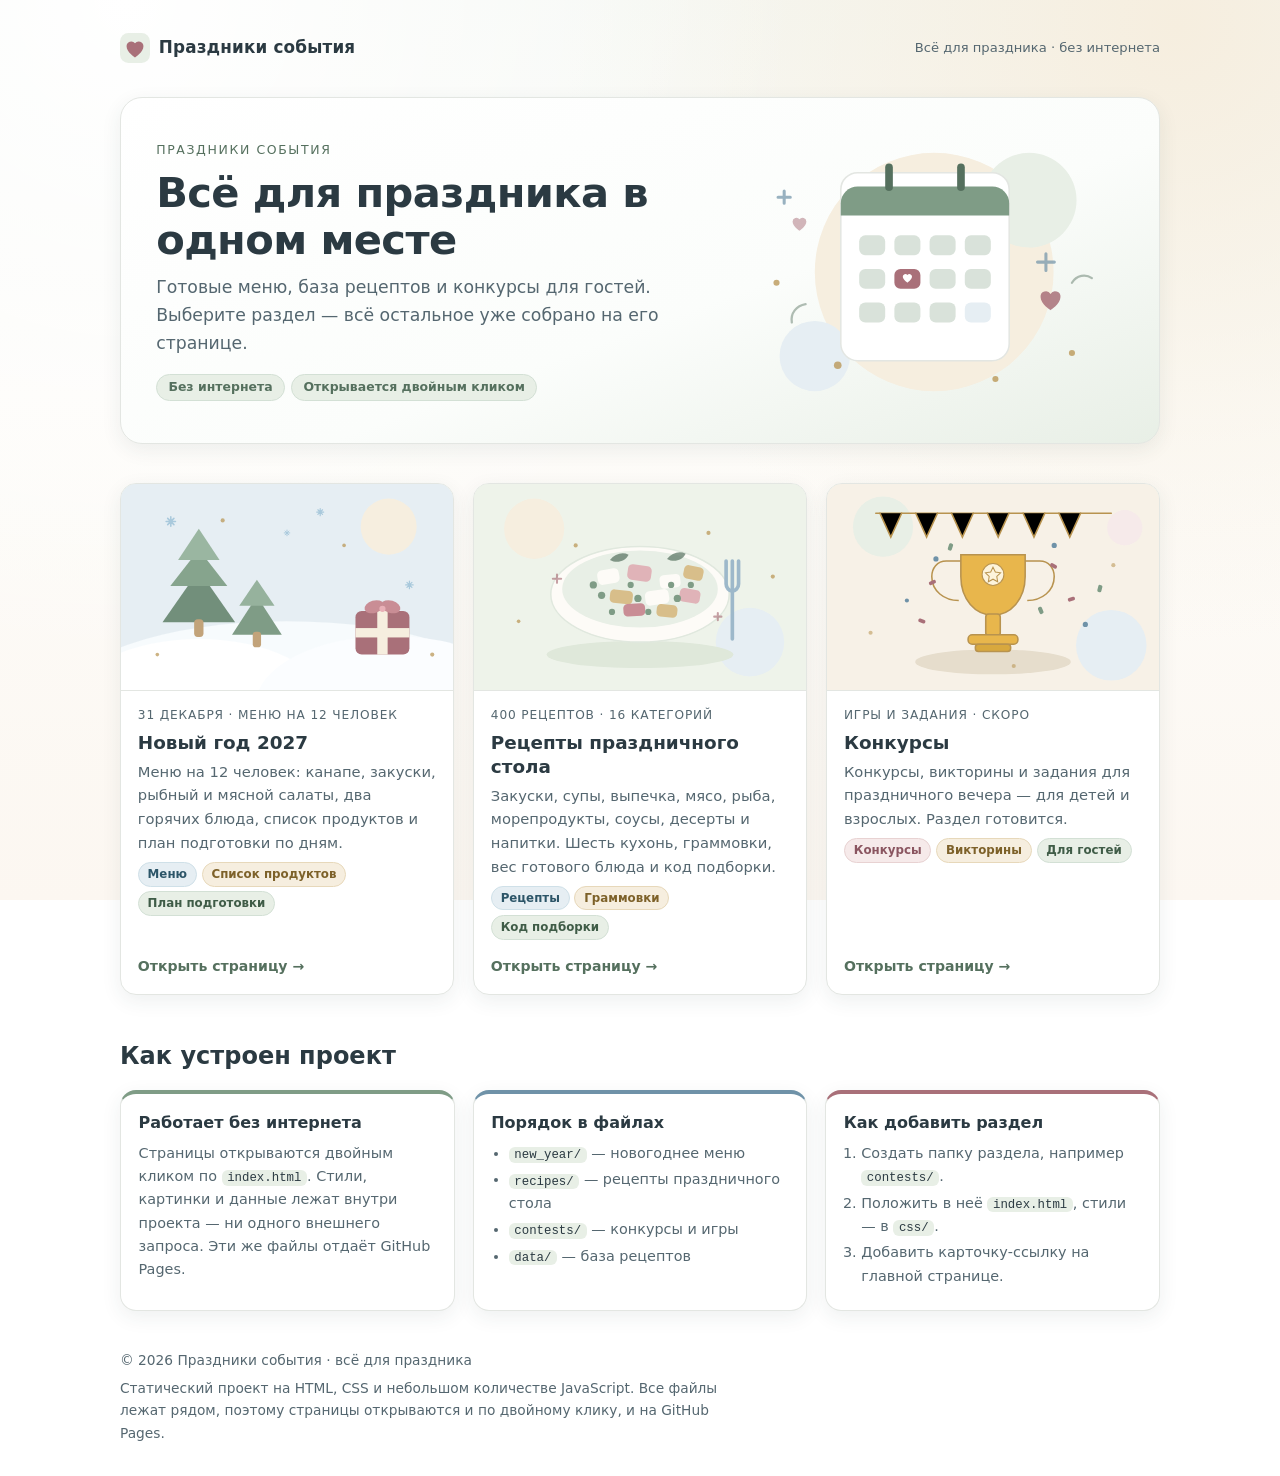
==== commit 474234a1: "База из 400 рецептов и зависимые фильтры В каждой из 16 категорий теперь по 25 блюд — добавлены 135 " ====
--- a/index.html
+++ b/index.html
@@ -4,7 +4,7 @@
 <meta charset="utf-8">
 <meta name="viewport" content="width=device-width, initial-scale=1">
 <title>Праздники события — всё для праздника в одном месте</title>
-<meta name="description" content="Праздники события: Новый год 2027, 265 рецептов шести кухонь и конкурсы для гостей. Готовые меню, списки продуктов и идеи для праздника — без интернета.">
+<meta name="description" content="Праздники события: Новый год 2027, 400 рецептов шести кухонь и конкурсы для гостей. Готовые меню, списки продуктов и идеи для праздника — без интернета.">
 <meta name="theme-color" content="#fdfcf9">
 <link rel="icon" href="images/favicon.svg" type="image/svg+xml">
 <link rel="stylesheet" href="css/base.css">
@@ -77,7 +77,7 @@
               <img class="event-art" src="images/previews/salads.svg" alt=""
                    width="640" height="400" decoding="async">
               <div class="event-body">
-                <p class="event-meta">265 рецептов · 16 категорий</p>
+                <p class="event-meta">400 рецептов · 16 категорий</p>
                 <h3 class="event-title">Рецепты праздничного стола</h3>
                 <p class="event-desc">
                   Закуски, супы, выпечка, мясо, рыба, морепродукты, соусы,
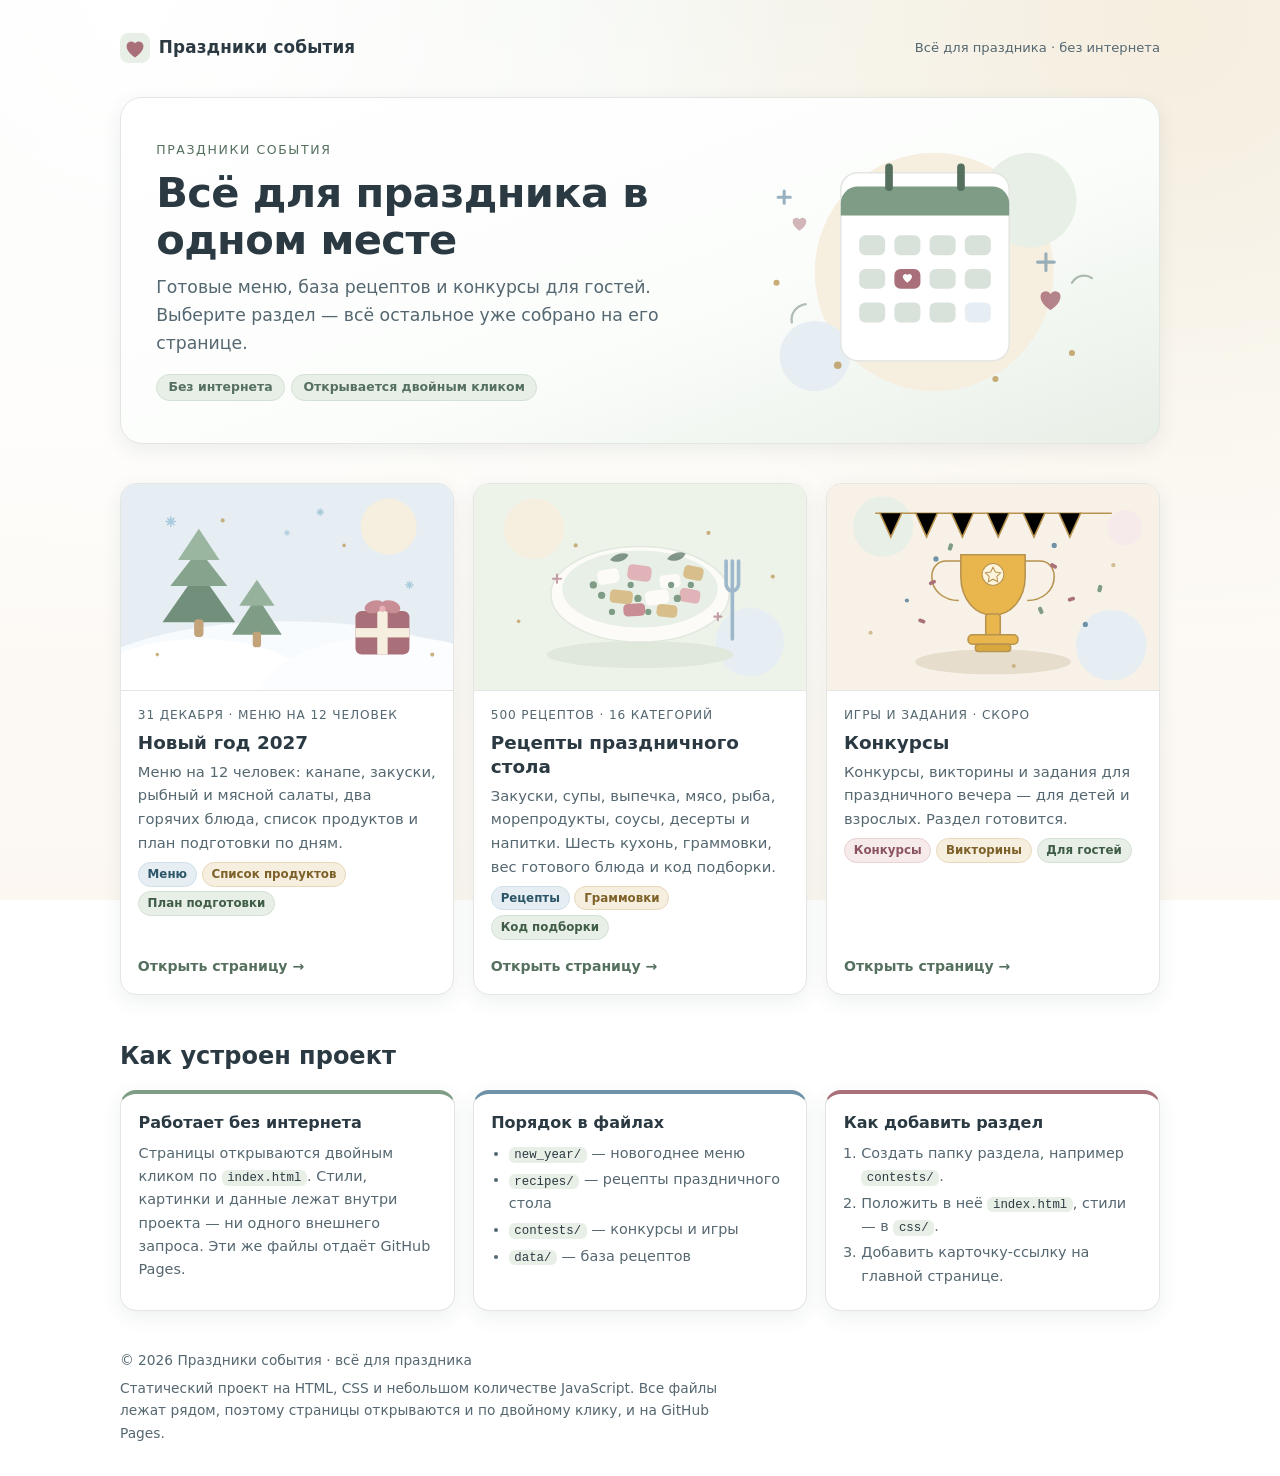
==== commit 531c28bc: "База из 500 рецептов В категориях «Салаты», «Свинина», «Курица» и «Говядина» теперь по 50 блюд, в ос" ====
--- a/index.html
+++ b/index.html
@@ -4,7 +4,7 @@
 <meta charset="utf-8">
 <meta name="viewport" content="width=device-width, initial-scale=1">
 <title>Праздники события — всё для праздника в одном месте</title>
-<meta name="description" content="Праздники события: Новый год 2027, 400 рецептов шести кухонь и конкурсы для гостей. Готовые меню, списки продуктов и идеи для праздника — без интернета.">
+<meta name="description" content="Праздники события: Новый год 2027, 500 рецептов шести кухонь и конкурсы для гостей. Готовые меню, списки продуктов и идеи для праздника — без интернета.">
 <meta name="theme-color" content="#fdfcf9">
 <link rel="icon" href="images/favicon.svg" type="image/svg+xml">
 <link rel="stylesheet" href="css/base.css">
@@ -77,7 +77,7 @@
               <img class="event-art" src="images/previews/salads.svg" alt=""
                    width="640" height="400" decoding="async">
               <div class="event-body">
-                <p class="event-meta">400 рецептов · 16 категорий</p>
+                <p class="event-meta">500 рецептов · 16 категорий</p>
                 <h3 class="event-title">Рецепты праздничного стола</h3>
                 <p class="event-desc">
                   Закуски, супы, выпечка, мясо, рыба, морепродукты, соусы,
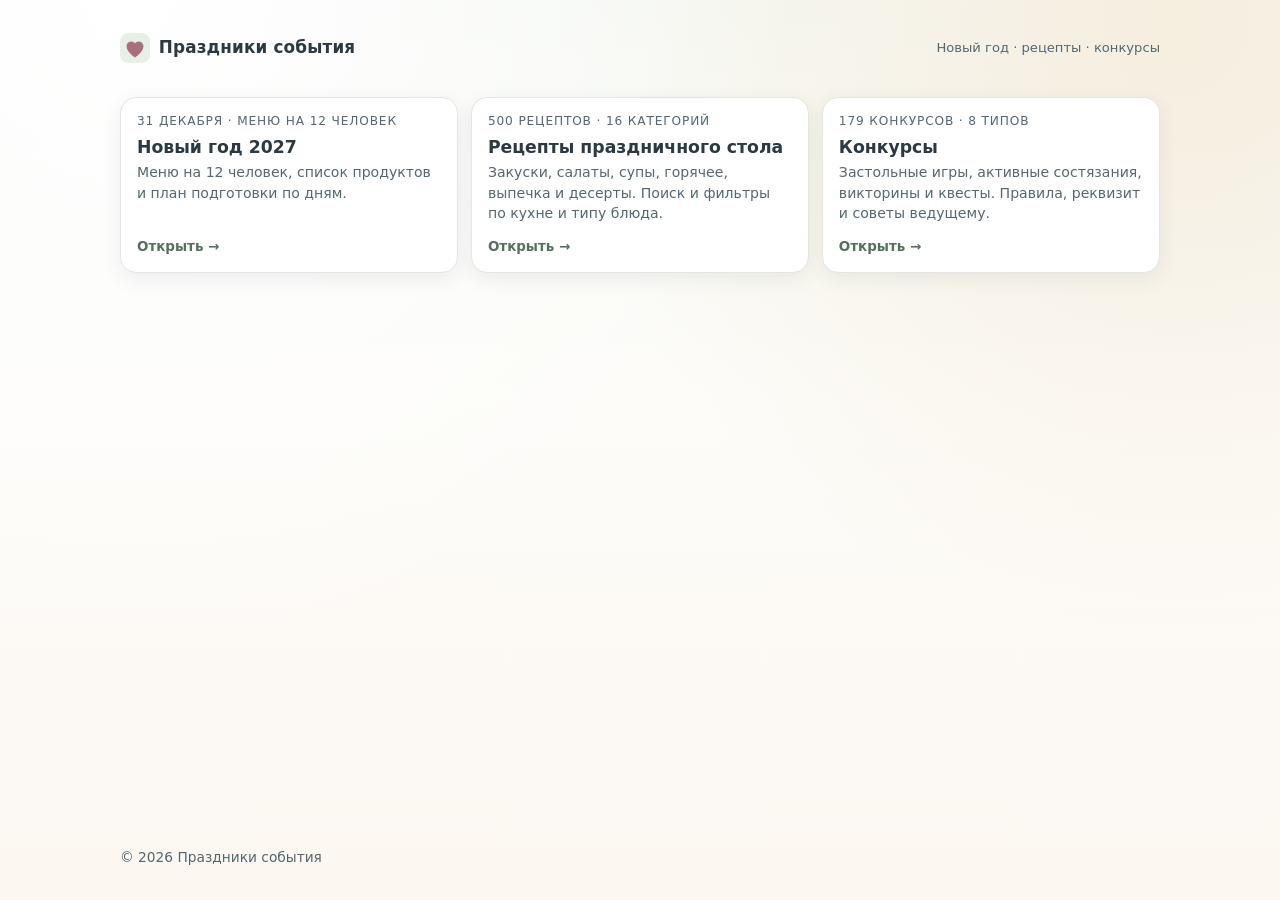
==== commit a62193ff: "Добавлена страница с конкурсами" ====
--- a/index.html
+++ b/index.html
@@ -3,8 +3,8 @@
 <head>
 <meta charset="utf-8">
 <meta name="viewport" content="width=device-width, initial-scale=1">
-<title>Праздники события — всё для праздника в одном месте</title>
-<meta name="description" content="Праздники события: Новый год 2027, 500 рецептов шести кухонь и конкурсы для гостей. Готовые меню, списки продуктов и идеи для праздника — без интернета.">
+<title>Праздники события — Новый год, рецепты и конкурсы</title>
+<meta name="description" content="Новый год 2027, 500 рецептов праздничного стола и 179 конкурсов для гостей. Готовые меню, списки продуктов и идеи для праздника.">
 <meta name="theme-color" content="#fdfcf9">
 <link rel="icon" href="images/favicon.svg" type="image/svg+xml">
 <link rel="stylesheet" href="css/base.css">
@@ -21,27 +21,12 @@
       <img src="images/favicon.svg" alt="" width="30" height="30" decoding="async">
       <span>Праздники события</span>
     </a>
-    <p class="site-note">Всё для праздника · без интернета</p>
+    <p class="site-note">Новый год · рецепты · конкурсы</p>
   </header>
 
   <main id="main">
 
-    <section class="hero" aria-labelledby="hero-title">
-      <div class="hero-text">
-        <p class="eyebrow">Праздники события</p>
-        <h1 id="hero-title">Всё для праздника в одном месте</h1>
-        <p class="hero-lead">
-          Готовые меню, база рецептов и конкурсы для гостей. Выберите раздел —
-          всё остальное уже собрано на его странице.
-        </p>
-        <ul class="hero-badges">
-          <li class="badge">Без интернета</li>
-          <li class="badge">Открывается двойным кликом</li>
-        </ul>
-      </div>
-      <img class="hero-art" src="images/hero.svg" alt=""
-           width="520" height="360" decoding="async">
-    </section>
+    <h1 class="visually-hidden">Праздники события</h1>
 
     <section class="catalog" aria-labelledby="sections-title">
       <h2 id="sections-title" class="visually-hidden">Разделы сайта</h2>
@@ -51,21 +36,14 @@
         <li class="card-item">
           <article class="event-card">
             <a class="event-link" href="new_year/index.html">
-              <img class="event-art" src="images/previews/new_year.svg" alt=""
-                   width="640" height="400" decoding="async">
               <div class="event-body">
-                <p class="event-meta">31 декабря · Меню на 12 человек</p>
+                <p class="event-meta">31 декабря · меню на 12 человек</p>
                 <h3 class="event-title">Новый год 2027</h3>
                 <p class="event-desc">
-                  Меню на 12 человек: канапе, закуски, рыбный и мясной салаты,
-                  два горячих блюда, список продуктов и план подготовки по дням.
+                  Меню на 12 человек, список продуктов и план подготовки
+                  по дням.
                 </p>
-                <ul class="tags">
-                  <li class="tag tag-blue">Меню</li>
-                  <li class="tag tag-sand">Список продуктов</li>
-                  <li class="tag tag-sage">План подготовки</li>
-                </ul>
-                <span class="event-cta">Открыть страницу <span aria-hidden="true">→</span></span>
+                <span class="event-cta">Открыть <span aria-hidden="true">→</span></span>
               </div>
             </a>
           </article>
@@ -74,22 +52,14 @@
         <li class="card-item">
           <article class="event-card">
             <a class="event-link" href="recipes/index.html">
-              <img class="event-art" src="images/previews/salads.svg" alt=""
-                   width="640" height="400" decoding="async">
               <div class="event-body">
                 <p class="event-meta">500 рецептов · 16 категорий</p>
                 <h3 class="event-title">Рецепты праздничного стола</h3>
                 <p class="event-desc">
-                  Закуски, супы, выпечка, мясо, рыба, морепродукты, соусы,
-                  десерты и напитки. Шесть кухонь, граммовки, вес готового
-                  блюда и код подборки.
+                  Закуски, салаты, супы, горячее, выпечка и десерты.
+                  Поиск и фильтры по кухне и типу блюда.
                 </p>
-                <ul class="tags">
-                  <li class="tag tag-blue">Рецепты</li>
-                  <li class="tag tag-sand">Граммовки</li>
-                  <li class="tag tag-sage">Код подборки</li>
-                </ul>
-                <span class="event-cta">Открыть страницу <span aria-hidden="true">→</span></span>
+                <span class="event-cta">Открыть <span aria-hidden="true">→</span></span>
               </div>
             </a>
           </article>
@@ -98,21 +68,14 @@
         <li class="card-item">
           <article class="event-card">
             <a class="event-link" href="contests/index.html">
-              <img class="event-art" src="images/previews/contests.svg" alt=""
-                   width="640" height="400" decoding="async">
               <div class="event-body">
-                <p class="event-meta">Игры и задания · скоро</p>
+                <p class="event-meta">179 конкурсов · 8 типов</p>
                 <h3 class="event-title">Конкурсы</h3>
                 <p class="event-desc">
-                  Конкурсы, викторины и задания для праздничного вечера —
-                  для детей и взрослых. Раздел готовится.
+                  Застольные игры, активные состязания, викторины и квесты.
+                  Правила, реквизит и советы ведущему.
                 </p>
-                <ul class="tags">
-                  <li class="tag tag-rose">Конкурсы</li>
-                  <li class="tag tag-sand">Викторины</li>
-                  <li class="tag tag-sage">Для гостей</li>
-                </ul>
-                <span class="event-cta">Открыть страницу <span aria-hidden="true">→</span></span>
+                <span class="event-cta">Открыть <span aria-hidden="true">→</span></span>
               </div>
             </a>
           </article>
@@ -121,46 +84,10 @@
       </ul>
     </section>
 
-    <section class="about" aria-labelledby="about-title">
-      <h2 id="about-title">Как устроен проект</h2>
-      <div class="about-grid">
-        <article class="about-card">
-          <h3>Работает без интернета</h3>
-          <p>
-            Страницы открываются двойным кликом по <code>index.html</code>.
-            Стили, картинки и данные лежат внутри проекта — ни одного
-            внешнего запроса. Эти же файлы отдаёт GitHub Pages.
-          </p>
-        </article>
-        <article class="about-card">
-          <h3>Порядок в файлах</h3>
-          <ul class="about-list">
-            <li><code>new_year/</code> — новогоднее меню</li>
-            <li><code>recipes/</code> — рецепты праздничного стола</li>
-            <li><code>contests/</code> — конкурсы и игры</li>
-            <li><code>data/</code> — база рецептов</li>
-          </ul>
-        </article>
-        <article class="about-card">
-          <h3>Как добавить раздел</h3>
-          <ol class="about-list">
-            <li>Создать папку раздела, например <code>contests/</code>.</li>
-            <li>Положить в неё <code>index.html</code>, стили — в <code>css/</code>.</li>
-            <li>Добавить карточку-ссылку на главной странице.</li>
-          </ol>
-        </article>
-      </div>
-    </section>
-
   </main>
 
   <footer class="site-footer">
-    <p>© 2026 Праздники события · всё для праздника</p>
-    <p class="footer-note">
-      Статический проект на HTML, CSS и небольшом количестве JavaScript.
-      Все файлы лежат рядом, поэтому страницы открываются и по двойному
-      клику, и на GitHub Pages.
-    </p>
+    <p>© 2026 Праздники события</p>
   </footer>
 
 </div>
--- a/css/home.css
+++ b/css/home.css
@@ -162,7 +162,7 @@
    -------------------------------------------------------------------------- */
 
 .catalog {
-  margin-top: clamp(1.6rem, 4vw, 2.4rem);
+  margin-top: 0;
 }
 
 .catalog-head {
@@ -283,9 +283,9 @@
 
 .card-grid {
   display: grid;
-  grid-template-columns: repeat(auto-fill, minmax(min(100%, 280px), 1fr));
-  gap: clamp(0.8rem, 2.2vw, 1.2rem);
-  margin: 1rem 0 0;
+  grid-template-columns: repeat(auto-fill, minmax(min(100%, 270px), 1fr));
+  gap: 0.8rem;
+  margin: 0;
   padding: 0;
   list-style: none;
 }
@@ -342,8 +342,8 @@
   display: flex;
   flex: 1;
   flex-direction: column;
-  gap: 0.3rem;
-  padding: 0.95rem 1.05rem 1.05rem;
+  gap: 0.25rem;
+  padding: 0.9rem 1rem 0.95rem;
 }
 
 .event-meta {
@@ -356,14 +356,15 @@
 
 .event-title {
   margin: 0;
-  font-size: 1.15rem;
+  font-size: 1.08rem;
   line-height: 1.3;
   color: var(--text);
 }
 
 .event-desc {
   margin: 0;
-  font-size: 0.92rem;
+  font-size: 0.88rem;
+  line-height: 1.45;
   color: var(--text-soft);
 }
 
@@ -391,8 +392,8 @@
 
 .event-cta {
   margin-top: auto;
-  padding-top: 0.65rem;
-  font-size: 0.88rem;
+  padding-top: 0.5rem;
+  font-size: 0.84rem;
   font-weight: 600;
   color: var(--sage-deep);
 }
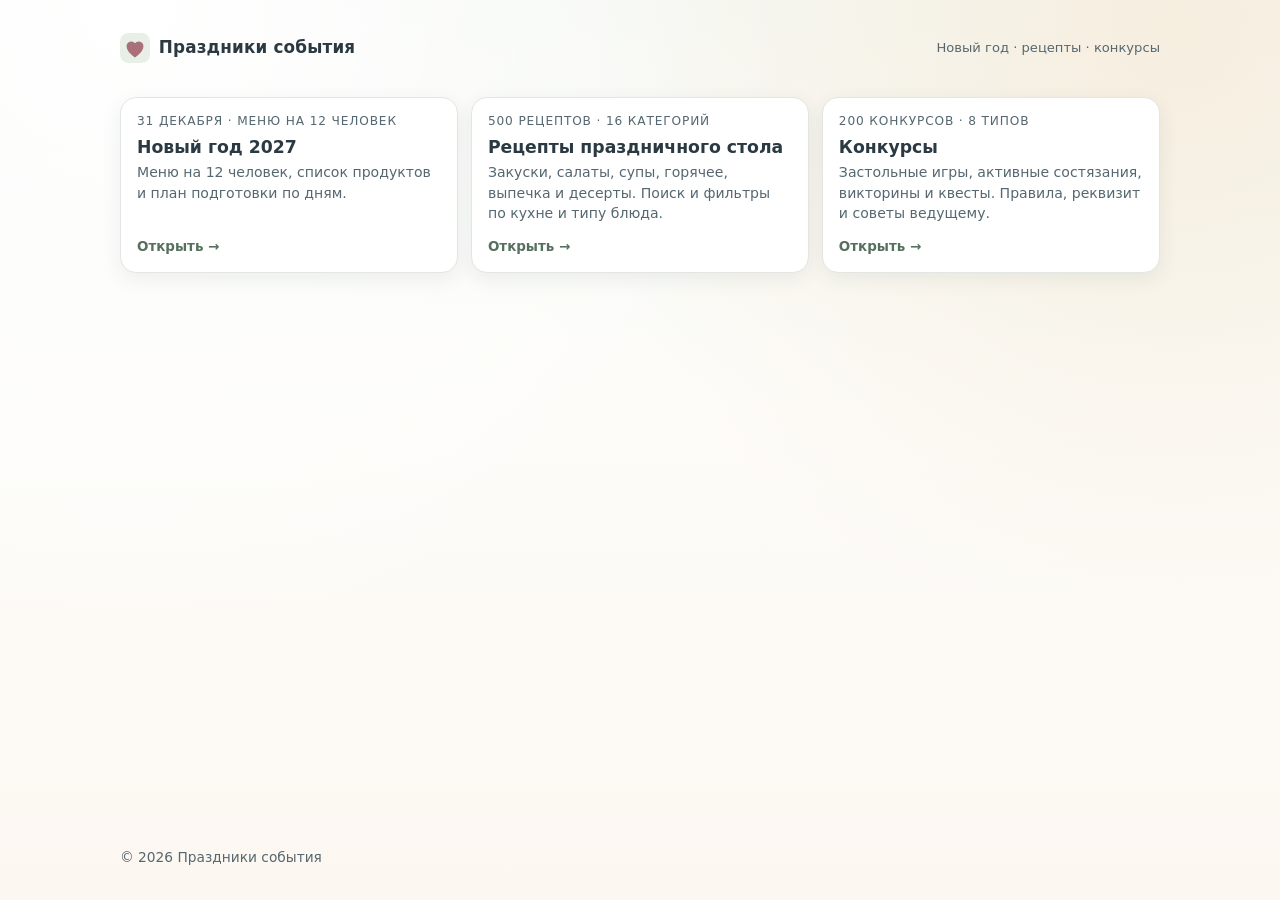
==== commit 1cbe237e: "Добавлены конкурсы" ====
--- a/index.html
+++ b/index.html
@@ -4,7 +4,7 @@
 <meta charset="utf-8">
 <meta name="viewport" content="width=device-width, initial-scale=1">
 <title>Праздники события — Новый год, рецепты и конкурсы</title>
-<meta name="description" content="Новый год 2027, 500 рецептов праздничного стола и 179 конкурсов для гостей. Готовые меню, списки продуктов и идеи для праздника.">
+<meta name="description" content="Новый год 2027, 500 рецептов праздничного стола и 200 конкурсов для гостей. Готовые меню, списки продуктов и идеи для праздника.">
 <meta name="theme-color" content="#fdfcf9">
 <link rel="icon" href="images/favicon.svg" type="image/svg+xml">
 <link rel="stylesheet" href="css/base.css">
@@ -69,7 +69,7 @@
           <article class="event-card">
             <a class="event-link" href="contests/index.html">
               <div class="event-body">
-                <p class="event-meta">179 конкурсов · 8 типов</p>
+                <p class="event-meta">200 конкурсов · 8 типов</p>
                 <h3 class="event-title">Конкурсы</h3>
                 <p class="event-desc">
                   Застольные игры, активные состязания, викторины и квесты.
